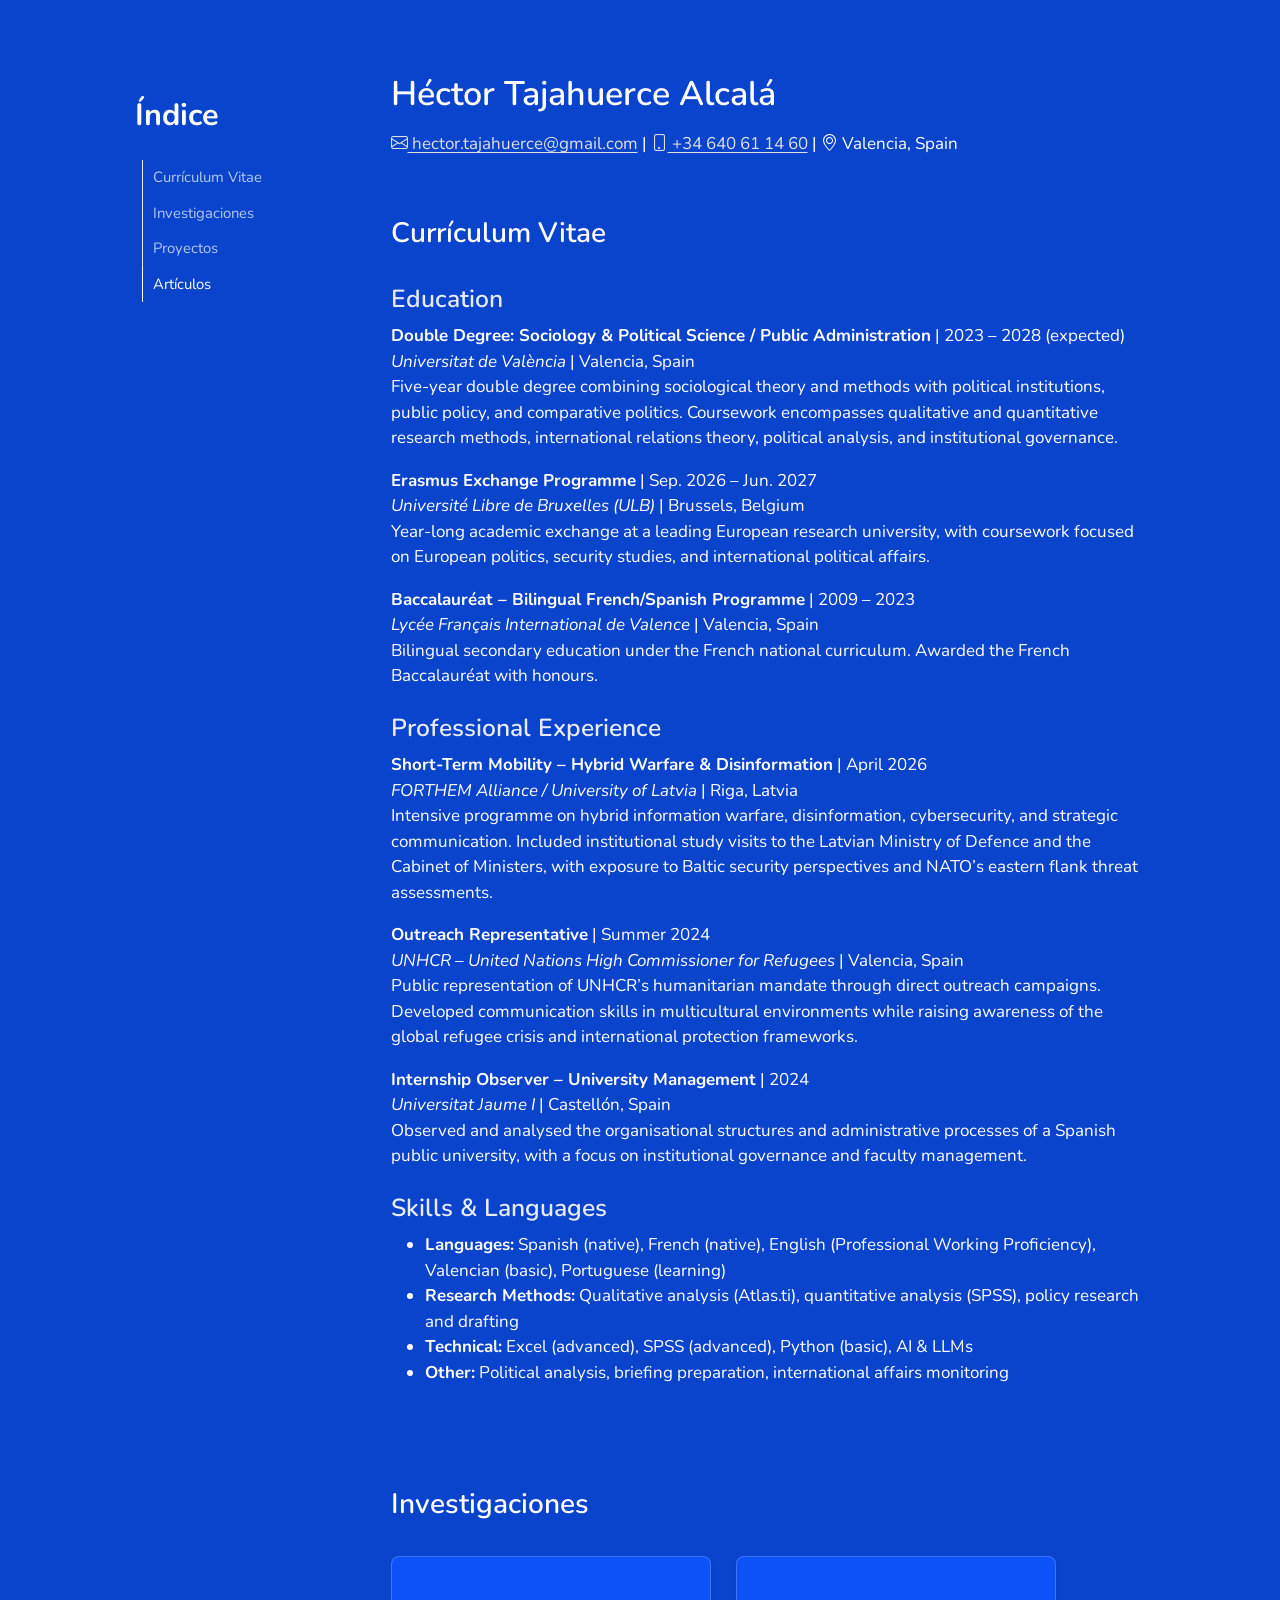
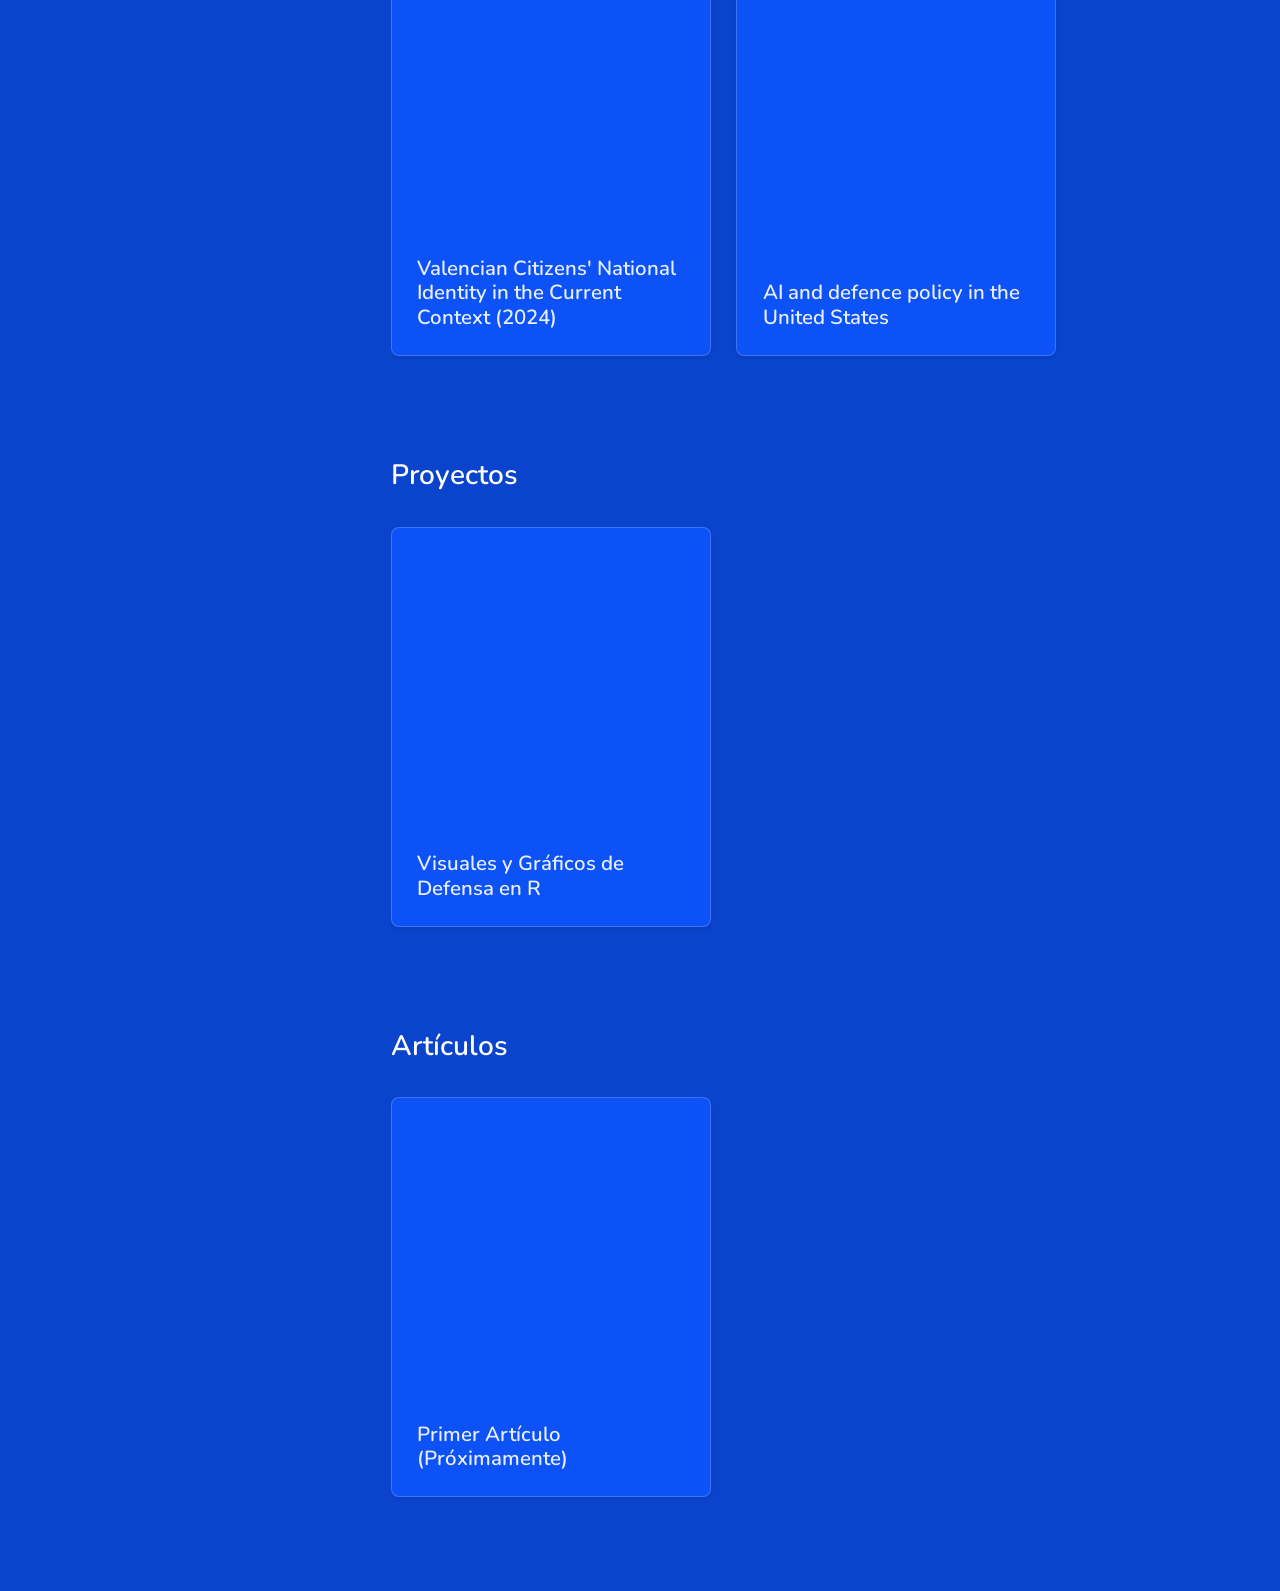
==== docs/index.html @ 5a597ec2 "Force scroll to top on refresh" ====
<!DOCTYPE html>
<html xmlns="http://www.w3.org/1999/xhtml" lang="en" xml:lang="en"><head>

<meta charset="utf-8">
<meta name="generator" content="quarto-1.9.38">

<meta name="viewport" content="width=device-width, initial-scale=1.0, user-scalable=yes">


<title>Héctor Tajahuerce Alcalá</title>
<style>
/* Default styles provided by pandoc.
** See https://pandoc.org/MANUAL.html#variables-for-html for config info.
*/
code{white-space: pre-wrap;}
span.smallcaps{font-variant: small-caps;}
div.columns{display: flex; gap: min(4vw, 1.5em);}
div.column{flex: auto; overflow-x: auto;}
div.hanging-indent{margin-left: 1.5em; text-indent: -1.5em;}
ul.task-list{list-style: none;}
ul.task-list li input[type="checkbox"] {
  width: 0.8em;
  margin: 0 0.8em 0.2em -1em; /* quarto-specific, see https://github.com/quarto-dev/quarto-cli/issues/4556 */ 
  vertical-align: middle;
}
</style>


<script src="site_libs/quarto-nav/quarto-nav.js"></script>
<script src="site_libs/clipboard/clipboard.min.js"></script>
<script src="site_libs/quarto-search/autocomplete.umd.js"></script>
<script src="site_libs/quarto-search/fuse.min.js"></script>
<script src="site_libs/quarto-search/quarto-search.js"></script>
<meta name="quarto:offset" content="./">
<script src="site_libs/quarto-html/quarto.js" type="module"></script>
<script src="site_libs/quarto-html/tabsets/tabsets.js" type="module"></script>
<script src="site_libs/quarto-html/popper.min.js"></script>
<script src="site_libs/quarto-html/tippy.umd.min.js"></script>
<script src="site_libs/quarto-html/anchor.min.js"></script>
<link href="site_libs/quarto-html/tippy.css" rel="stylesheet">
<link href="site_libs/quarto-html/quarto-syntax-highlighting-15634bcf2e68342d4ad2dfa704d543f6.css" rel="stylesheet" id="quarto-text-highlighting-styles">
<script src="site_libs/bootstrap/bootstrap.min.js"></script>
<link href="site_libs/bootstrap/bootstrap-icons.css" rel="stylesheet">
<link href="site_libs/bootstrap/bootstrap-9e22be3872a279093625bbfcc23ac3bf.min.css" rel="stylesheet" append-hash="true" id="quarto-bootstrap" data-mode="light">
<script id="quarto-search-options" type="application/json">{
  "location": "sidebar",
  "copy-button": false,
  "collapse-after": 3,
  "panel-placement": "start",
  "type": "textbox",
  "limit": 50,
  "keyboard-shortcut": [
    "f",
    "/",
    "s"
  ],
  "show-item-context": false,
  "language": {
    "search-no-results-text": "No results",
    "search-matching-documents-text": "matching documents",
    "search-copy-link-title": "Copy link to search",
    "search-hide-matches-text": "Hide additional matches",
    "search-more-match-text": "more match in this document",
    "search-more-matches-text": "more matches in this document",
    "search-clear-button-title": "Clear",
    "search-text-placeholder": "",
    "search-detached-cancel-button-title": "Cancel",
    "search-submit-button-title": "Submit",
    "search-label": "Search"
  }
}</script>


<link rel="stylesheet" href="styles.css">
</head>

<body class="floating quarto-light">

<div id="quarto-search-results"></div>
<!-- content -->
<div id="quarto-content" class="quarto-container page-columns page-rows-contents page-layout-article">
<!-- sidebar -->
  <nav id="quarto-sidebar" class="sidebar collapse collapse-horizontal quarto-sidebar-collapse-item sidebar-navigation floating overflow-auto">
    <nav id="TOC" role="doc-toc" class="toc-active">
    <h2 id="toc-title">Índice</h2>
   
  <ul class="collapse">
  <li><a href="#currículum-vitae" id="toc-currículum-vitae" class="nav-link active" data-scroll-target="#currículum-vitae">Currículum Vitae</a></li>
  <li><a href="#investigaciones" id="toc-investigaciones" class="nav-link" data-scroll-target="#investigaciones">Investigaciones</a></li>
  <li><a href="#proyectos" id="toc-proyectos" class="nav-link" data-scroll-target="#proyectos">Proyectos</a></li>
  <li><a href="#artículos" id="toc-artículos" class="nav-link" data-scroll-target="#artículos">Artículos</a></li>
  </ul>
</nav>
</nav>
<div id="quarto-sidebar-glass" class="quarto-sidebar-collapse-item" data-bs-toggle="collapse" data-bs-target=".quarto-sidebar-collapse-item"></div>
<!-- margin-sidebar -->
    <div id="quarto-margin-sidebar" class="sidebar margin-sidebar zindex-bottom">
    </div>
<!-- main -->
<main class="content" id="quarto-document-content">

<header id="title-block-header" class="quarto-title-block default">
<div class="quarto-title">
<h1 class="title">Héctor Tajahuerce Alcalá</h1>
</div>



<div class="quarto-title-meta">

    
  
    
  </div>
  


</header>


<p><a href="mailto:hector.tajahuerce@gmail.com"><i class="bi bi-envelope"></i> hector.tajahuerce@gmail.com</a> | <a href="tel:+34640611460"><i class="bi bi-phone"></i> +34 640 61 14 60</a> | <i class="bi bi-geo-alt"></i> Valencia, Spain</p>
<section id="currículum-vitae" class="level2">
<h2 class="anchored" data-anchor-id="currículum-vitae">Currículum Vitae</h2>
<section id="education" class="level3">
<h3 class="anchored" data-anchor-id="education">Education</h3>
<p><strong>Double Degree: Sociology &amp; Political Science / Public Administration</strong> | 2023 – 2028 (expected)<br>
<em>Universitat de València</em> | Valencia, Spain<br>
Five-year double degree combining sociological theory and methods with political institutions, public policy, and comparative politics. Coursework encompasses qualitative and quantitative research methods, international relations theory, political analysis, and institutional governance.</p>
<p><strong>Erasmus Exchange Programme</strong> | Sep.&nbsp;2026 – Jun.&nbsp;2027<br>
<em>Université Libre de Bruxelles (ULB)</em> | Brussels, Belgium<br>
Year-long academic exchange at a leading European research university, with coursework focused on European politics, security studies, and international political affairs.</p>
<p><strong>Baccalauréat – Bilingual French/Spanish Programme</strong> | 2009 – 2023<br>
<em>Lycée Français International de Valence</em> | Valencia, Spain<br>
Bilingual secondary education under the French national curriculum. Awarded the French Baccalauréat with honours.</p>
</section>
<section id="professional-experience" class="level3">
<h3 class="anchored" data-anchor-id="professional-experience">Professional Experience</h3>
<p><strong>Short-Term Mobility – Hybrid Warfare &amp; Disinformation</strong> | April 2026<br>
<em>FORTHEM Alliance / University of Latvia</em> | Riga, Latvia<br>
Intensive programme on hybrid information warfare, disinformation, cybersecurity, and strategic communication. Included institutional study visits to the Latvian Ministry of Defence and the Cabinet of Ministers, with exposure to Baltic security perspectives and NATO’s eastern flank threat assessments.</p>
<p><strong>Outreach Representative</strong> | Summer 2024<br>
<em>UNHCR – United Nations High Commissioner for Refugees</em> | Valencia, Spain<br>
Public representation of UNHCR’s humanitarian mandate through direct outreach campaigns. Developed communication skills in multicultural environments while raising awareness of the global refugee crisis and international protection frameworks.</p>
<p><strong>Internship Observer – University Management</strong> | 2024<br>
<em>Universitat Jaume I</em> | Castellón, Spain<br>
Observed and analysed the organisational structures and administrative processes of a Spanish public university, with a focus on institutional governance and faculty management.</p>
</section>
<section id="skills-languages" class="level3">
<h3 class="anchored" data-anchor-id="skills-languages">Skills &amp; Languages</h3>
<ul>
<li><strong>Languages:</strong> Spanish (native), French (native), English (Professional Working Proficiency), Valencian (basic), Portuguese (learning)</li>
<li><strong>Research Methods:</strong> Qualitative analysis (Atlas.ti), quantitative analysis (SPSS), policy research and drafting</li>
<li><strong>Technical:</strong> Excel (advanced), SPSS (advanced), Python (basic), AI &amp; LLMs</li>
<li><strong>Other:</strong> Political analysis, briefing preparation, international affairs monitoring</li>
</ul>
<p><br></p>
</section>
</section>
<section id="investigaciones" class="level2">
<h2 class="anchored" data-anchor-id="investigaciones">Investigaciones</h2>
<div class="d-flex flex-row flex-nowrap overflow-auto pb-3 gap-4" style="scrollbar-width: thin; -webkit-overflow-scrolling: touch;">
  <div class="card shadow-sm flex-shrink-0" style="width: 320px; border-radius: 8px;">
    <div class="card-body d-flex flex-column justify-content-end align-items-start text-start p-4">
      <a href="https://www.researchgate.net/publication/392898718" target="_blank" class="text-decoration-none text-dark">
        <h5 class="card-title mb-0 anchored" style="font-weight: 600; font-size: 1.2rem;">Valencian Citizens' National Identity in the Current Context (2024)</h5>
      </a>
    </div>
  </div>

  <div class="card shadow-sm flex-shrink-0" style="width: 320px; border-radius: 8px;">
    <div class="card-body d-flex flex-column justify-content-end align-items-start text-start p-4">
      <h5 class="card-title mb-0 anchored" style="font-weight: 600; font-size: 1.2rem;">AI and defence policy in the United States</h5>
    </div>
  </div>
</div>
<p><br></p>
</section>
<section id="proyectos" class="level2">
<h2 class="anchored" data-anchor-id="proyectos">Proyectos</h2>
<div class="d-flex flex-row flex-nowrap overflow-auto pb-3 gap-4" style="scrollbar-width: thin; -webkit-overflow-scrolling: touch;">
  <div class="card shadow-sm flex-shrink-0" style="width: 320px; border-radius: 8px;">
    <div class="card-body d-flex flex-column justify-content-end align-items-start text-start p-4">
      <h5 class="card-title mb-0 anchored" style="font-weight: 600; font-size: 1.2rem;">Visuales y Gráficos de Defensa en R</h5>
    </div>
  </div>
</div>
<p><br></p>
</section>
<section id="artículos" class="level2">
<h2 class="anchored" data-anchor-id="artículos">Artículos</h2>
<div class="d-flex flex-row flex-nowrap overflow-auto pb-3 gap-4" style="scrollbar-width: thin; -webkit-overflow-scrolling: touch;">
  <div class="card shadow-sm flex-shrink-0" style="width: 320px; border-radius: 8px;">
    <div class="card-body d-flex flex-column justify-content-end align-items-start text-start p-4">
      <h5 class="card-title mb-0 anchored" style="font-weight: 600; font-size: 1.2rem;">Primer Artículo (Próximamente)</h5>
    </div>
  </div>
</div>
<script>
document.addEventListener("DOMContentLoaded", function() {
  // Force scroll to top on refresh
  if ('scrollRestoration' in history) {
    history.scrollRestoration = 'manual';
  }
  window.scrollTo(0, 0);

  // Dispose Quarto/Bootstrap's default scrollspy so it doesn't fight with our custom one
  setTimeout(() => {
    try {
      if (typeof bootstrap !== 'undefined') {
        const spy = bootstrap.ScrollSpy.getInstance(document.body);
        if (spy) spy.dispose();
      }
    } catch(e) {}
  }, 100);

  const tocLinks = document.querySelectorAll('#TOC a');
  const sections = Array.from(tocLinks).map(link => {
    try { return document.querySelector(link.getAttribute('href')); } catch(e) { return null; }
  }).filter(s => s !== null);

  if (tocLinks.length > 0 && sections.length > 0) {
    const updateActive = () => {
      let currentSection = sections[0];
      const offset = window.innerHeight / 3;
      
      // If at the very bottom, force highlight the last section
      if ((window.innerHeight + window.scrollY) >= document.documentElement.scrollHeight - 10) {
        currentSection = sections[sections.length - 1];
      } else {
        // Find the last section that has crossed the top third threshold
        sections.forEach(section => {
          const rect = section.getBoundingClientRect();
          if (rect.top <= offset) {
            currentSection = section;
          }
        });
      }

      if (currentSection) {
        const id = currentSection.getAttribute('id');
        tocLinks.forEach(l => {
          if (l.getAttribute('href') === '#' + id) {
            l.classList.add('active');
          } else {
            l.classList.remove('active');
          }
        });
      }
    };

    window.addEventListener('scroll', updateActive, {passive: true});
    
    // Also update on click to ensure immediate feedback
    tocLinks.forEach(link => {
      link.addEventListener('click', function(e) {
        setTimeout(updateActive, 50);
      });
    });

    // Trigger once on load
    setTimeout(updateActive, 150);
  }
});
</script>


</section>

</main> <!-- /main -->
<script id="quarto-html-after-body" type="application/javascript">
  window.document.addEventListener("DOMContentLoaded", function (event) {
    const icon = "";
    const anchorJS = new window.AnchorJS();
    anchorJS.options = {
      placement: 'right',
      icon: icon
    };
    anchorJS.add('.anchored');
    const isCodeAnnotation = (el) => {
      for (const clz of el.classList) {
        if (clz.startsWith('code-annotation-')) {                     
          return true;
        }
      }
      return false;
    }
    const onCopySuccess = function(e) {
      // button target
      const button = e.trigger;
      // don't keep focus
      button.blur();
      // flash "checked"
      button.classList.add('code-copy-button-checked');
      var currentTitle = button.getAttribute("title");
      button.setAttribute("title", "Copied!");
      let tooltip;
      if (window.bootstrap) {
        button.setAttribute("data-bs-toggle", "tooltip");
        button.setAttribute("data-bs-placement", "left");
        button.setAttribute("data-bs-title", "Copied!");
        tooltip = new bootstrap.Tooltip(button, 
          { trigger: "manual", 
            customClass: "code-copy-button-tooltip",
            offset: [0, -8]});
        tooltip.show();    
      }
      setTimeout(function() {
        if (tooltip) {
          tooltip.hide();
          button.removeAttribute("data-bs-title");
          button.removeAttribute("data-bs-toggle");
          button.removeAttribute("data-bs-placement");
        }
        button.setAttribute("title", currentTitle);
        button.classList.remove('code-copy-button-checked');
      }, 1000);
      // clear code selection
      e.clearSelection();
    }
    const getTextToCopy = function(trigger) {
      const outerScaffold = trigger.parentElement.cloneNode(true);
      const codeEl = outerScaffold.querySelector('code');
      for (const childEl of codeEl.children) {
        if (isCodeAnnotation(childEl)) {
          childEl.remove();
        }
      }
      return codeEl.innerText;
    }
    const clipboard = new window.ClipboardJS('.code-copy-button:not([data-in-quarto-modal])', {
      text: getTextToCopy
    });
    clipboard.on('success', onCopySuccess);
    if (window.document.getElementById('quarto-embedded-source-code-modal')) {
      const clipboardModal = new window.ClipboardJS('.code-copy-button[data-in-quarto-modal]', {
        text: getTextToCopy,
        container: window.document.getElementById('quarto-embedded-source-code-modal')
      });
      clipboardModal.on('success', onCopySuccess);
    }
      var localhostRegex = new RegExp(/^(?:http|https):\/\/localhost\:?[0-9]*\//);
      var mailtoRegex = new RegExp(/^mailto:/);
        var filterRegex = new RegExp('/' + window.location.host + '/');
      var isInternal = (href) => {
          return filterRegex.test(href) || localhostRegex.test(href) || mailtoRegex.test(href);
      }
      // Inspect non-navigation links and adorn them if external
     var links = window.document.querySelectorAll('a[href]:not(.nav-link):not(.navbar-brand):not(.toc-action):not(.sidebar-link):not(.sidebar-item-toggle):not(.pagination-link):not(.no-external):not([aria-hidden]):not(.dropdown-item):not(.quarto-navigation-tool):not(.about-link)');
      for (var i=0; i<links.length; i++) {
        const link = links[i];
        if (!isInternal(link.href)) {
          // undo the damage that might have been done by quarto-nav.js in the case of
          // links that we want to consider external
          if (link.dataset.originalHref !== undefined) {
            link.href = link.dataset.originalHref;
          }
        }
      }
    function tippyHover(el, contentFn, onTriggerFn, onUntriggerFn) {
      const config = {
        allowHTML: true,
        maxWidth: 500,
        delay: 100,
        arrow: false,
        appendTo: function(el) {
            return el.parentElement;
        },
        interactive: true,
        interactiveBorder: 10,
        theme: 'quarto',
        placement: 'bottom-start',
      };
      if (contentFn) {
        config.content = contentFn;
      }
      if (onTriggerFn) {
        config.onTrigger = onTriggerFn;
      }
      if (onUntriggerFn) {
        config.onUntrigger = onUntriggerFn;
      }
      window.tippy(el, config); 
    }
    const noterefs = window.document.querySelectorAll('a[role="doc-noteref"]');
    for (var i=0; i<noterefs.length; i++) {
      const ref = noterefs[i];
      tippyHover(ref, function() {
        // use id or data attribute instead here
        let href = ref.getAttribute('data-footnote-href') || ref.getAttribute('href');
        try { href = new URL(href).hash; } catch {}
        const id = href.replace(/^#\/?/, "");
        const note = window.document.getElementById(id);
        if (note) {
          return note.innerHTML;
        } else {
          return "";
        }
      });
    }
    const xrefs = window.document.querySelectorAll('a.quarto-xref');
    const processXRef = (id, note) => {
      // Strip column container classes
      const stripColumnClz = (el) => {
        el.classList.remove("page-full", "page-columns");
        if (el.children) {
          for (const child of el.children) {
            stripColumnClz(child);
          }
        }
      }
      stripColumnClz(note)
      if (id === null || id.startsWith('sec-')) {
        // Special case sections, only their first couple elements
        const container = document.createElement("div");
        if (note.children && note.children.length > 2) {
          container.appendChild(note.children[0].cloneNode(true));
          for (let i = 1; i < note.children.length; i++) {
            const child = note.children[i];
            if (child.tagName === "P" && child.innerText === "") {
              continue;
            } else {
              container.appendChild(child.cloneNode(true));
              break;
            }
          }
          if (window.Quarto?.typesetMath) {
            window.Quarto.typesetMath(container);
          }
          return container.innerHTML
        } else {
          if (window.Quarto?.typesetMath) {
            window.Quarto.typesetMath(note);
          }
          return note.innerHTML;
        }
      } else {
        // Remove any anchor links if they are present
        const anchorLink = note.querySelector('a.anchorjs-link');
        if (anchorLink) {
          anchorLink.remove();
        }
        if (window.Quarto?.typesetMath) {
          window.Quarto.typesetMath(note);
        }
        if (note.classList.contains("callout")) {
          return note.outerHTML;
        } else {
          return note.innerHTML;
        }
      }
    }
    for (var i=0; i<xrefs.length; i++) {
      const xref = xrefs[i];
      tippyHover(xref, undefined, function(instance) {
        instance.disable();
        let url = xref.getAttribute('href');
        let hash = undefined; 
        if (url.startsWith('#')) {
          hash = url;
        } else {
          try { hash = new URL(url).hash; } catch {}
        }
        if (hash) {
          const id = hash.replace(/^#\/?/, "");
          const note = window.document.getElementById(id);
          if (note !== null) {
            try {
              const html = processXRef(id, note.cloneNode(true));
              instance.setContent(html);
            } finally {
              instance.enable();
              instance.show();
            }
          } else {
            // See if we can fetch this
            fetch(url.split('#')[0])
            .then(res => res.text())
            .then(html => {
              const parser = new DOMParser();
              const htmlDoc = parser.parseFromString(html, "text/html");
              const note = htmlDoc.getElementById(id);
              if (note !== null) {
                const html = processXRef(id, note);
                instance.setContent(html);
              } 
            }).finally(() => {
              instance.enable();
              instance.show();
            });
          }
        } else {
          // See if we can fetch a full url (with no hash to target)
          // This is a special case and we should probably do some content thinning / targeting
          fetch(url)
          .then(res => res.text())
          .then(html => {
            const parser = new DOMParser();
            const htmlDoc = parser.parseFromString(html, "text/html");
            const note = htmlDoc.querySelector('main.content');
            if (note !== null) {
              // This should only happen for chapter cross references
              // (since there is no id in the URL)
              // remove the first header
              if (note.children.length > 0 && note.children[0].tagName === "HEADER") {
                note.children[0].remove();
              }
              const html = processXRef(null, note);
              instance.setContent(html);
            } 
          }).finally(() => {
            instance.enable();
            instance.show();
          });
        }
      }, function(instance) {
      });
    }
        let selectedAnnoteEl;
        const selectorForAnnotation = ( cell, annotation) => {
          let cellAttr = 'data-code-cell="' + cell + '"';
          let lineAttr = 'data-code-annotation="' +  annotation + '"';
          const selector = 'span[' + cellAttr + '][' + lineAttr + ']';
          return selector;
        }
        const selectCodeLines = (annoteEl) => {
          const doc = window.document;
          const targetCell = annoteEl.getAttribute("data-target-cell");
          const targetAnnotation = annoteEl.getAttribute("data-target-annotation");
          const annoteSpan = window.document.querySelector(selectorForAnnotation(targetCell, targetAnnotation));
          const lines = annoteSpan.getAttribute("data-code-lines").split(",");
          const lineIds = lines.map((line) => {
            return targetCell + "-" + line;
          })
          let top = null;
          let height = null;
          let parent = null;
          if (lineIds.length > 0) {
              //compute the position of the single el (top and bottom and make a div)
              const el = window.document.getElementById(lineIds[0]);
              top = el.offsetTop;
              height = el.offsetHeight;
              parent = el.parentElement.parentElement;
            if (lineIds.length > 1) {
              const lastEl = window.document.getElementById(lineIds[lineIds.length - 1]);
              const bottom = lastEl.offsetTop + lastEl.offsetHeight;
              height = bottom - top;
            }
            if (top !== null && height !== null && parent !== null) {
              // cook up a div (if necessary) and position it 
              let div = window.document.getElementById("code-annotation-line-highlight");
              if (div === null) {
                div = window.document.createElement("div");
                div.setAttribute("id", "code-annotation-line-highlight");
                div.style.position = 'absolute';
                parent.appendChild(div);
              }
              div.style.top = top - 2 + "px";
              div.style.height = height + 4 + "px";
              div.style.left = 0;
              let gutterDiv = window.document.getElementById("code-annotation-line-highlight-gutter");
              if (gutterDiv === null) {
                gutterDiv = window.document.createElement("div");
                gutterDiv.setAttribute("id", "code-annotation-line-highlight-gutter");
                gutterDiv.style.position = 'absolute';
                const codeCell = window.document.getElementById(targetCell);
                const gutter = codeCell.querySelector('.code-annotation-gutter');
                gutter.appendChild(gutterDiv);
              }
              gutterDiv.style.top = top - 2 + "px";
              gutterDiv.style.height = height + 4 + "px";
            }
            selectedAnnoteEl = annoteEl;
          }
        };
        const unselectCodeLines = () => {
          const elementsIds = ["code-annotation-line-highlight", "code-annotation-line-highlight-gutter"];
          elementsIds.forEach((elId) => {
            const div = window.document.getElementById(elId);
            if (div) {
              div.remove();
            }
          });
          selectedAnnoteEl = undefined;
        };
          // Handle positioning of the toggle
      window.addEventListener(
        "resize",
        throttle(() => {
          elRect = undefined;
          if (selectedAnnoteEl) {
            selectCodeLines(selectedAnnoteEl);
          }
        }, 10)
      );
      function throttle(fn, ms) {
      let throttle = false;
      let timer;
        return (...args) => {
          if(!throttle) { // first call gets through
              fn.apply(this, args);
              throttle = true;
          } else { // all the others get throttled
              if(timer) clearTimeout(timer); // cancel #2
              timer = setTimeout(() => {
                fn.apply(this, args);
                timer = throttle = false;
              }, ms);
          }
        };
      }
        // Attach click handler to the DT
        const annoteDls = window.document.querySelectorAll('dt[data-target-cell]');
        for (const annoteDlNode of annoteDls) {
          annoteDlNode.addEventListener('click', (event) => {
            const clickedEl = event.target;
            if (clickedEl !== selectedAnnoteEl) {
              unselectCodeLines();
              const activeEl = window.document.querySelector('dt[data-target-cell].code-annotation-active');
              if (activeEl) {
                activeEl.classList.remove('code-annotation-active');
              }
              selectCodeLines(clickedEl);
              clickedEl.classList.add('code-annotation-active');
            } else {
              // Unselect the line
              unselectCodeLines();
              clickedEl.classList.remove('code-annotation-active');
            }
          });
        }
    const findCites = (el) => {
      const parentEl = el.parentElement;
      if (parentEl) {
        const cites = parentEl.dataset.cites;
        if (cites) {
          return {
            el,
            cites: cites.split(' ')
          };
        } else {
          return findCites(el.parentElement)
        }
      } else {
        return undefined;
      }
    };
    var bibliorefs = window.document.querySelectorAll('a[role="doc-biblioref"]');
    for (var i=0; i<bibliorefs.length; i++) {
      const ref = bibliorefs[i];
      const citeInfo = findCites(ref);
      if (citeInfo) {
        tippyHover(citeInfo.el, function() {
          var popup = window.document.createElement('div');
          citeInfo.cites.forEach(function(cite) {
            var citeDiv = window.document.createElement('div');
            citeDiv.classList.add('hanging-indent');
            citeDiv.classList.add('csl-entry');
            var biblioDiv = window.document.getElementById('ref-' + cite);
            if (biblioDiv) {
              citeDiv.innerHTML = biblioDiv.innerHTML;
            }
            popup.appendChild(citeDiv);
          });
          return popup.innerHTML;
        });
      }
    }
  });
  </script>
</div> <!-- /content -->




</body></html>
---- docs/site_libs/quarto-html/tippy.css ----
.tippy-box[data-animation=fade][data-state=hidden]{opacity:0}[data-tippy-root]{max-width:calc(100vw - 10px)}.tippy-box{position:relative;background-color:#333;color:#fff;border-radius:4px;font-size:14px;line-height:1.4;white-space:normal;outline:0;transition-property:transform,visibility,opacity}.tippy-box[data-placement^=top]>.tippy-arrow{bottom:0}.tippy-box[data-placement^=top]>.tippy-arrow:before{bottom:-7px;left:0;border-width:8px 8px 0;border-top-color:initial;transform-origin:center top}.tippy-box[data-placement^=bottom]>.tippy-arrow{top:0}.tippy-box[data-placement^=bottom]>.tippy-arrow:before{top:-7px;left:0;border-width:0 8px 8px;border-bottom-color:initial;transform-origin:center bottom}.tippy-box[data-placement^=left]>.tippy-arrow{right:0}.tippy-box[data-placement^=left]>.tippy-arrow:before{border-width:8px 0 8px 8px;border-left-color:initial;right:-7px;transform-origin:center left}.tippy-box[data-placement^=right]>.tippy-arrow{left:0}.tippy-box[data-placement^=right]>.tippy-arrow:before{left:-7px;border-width:8px 8px 8px 0;border-right-color:initial;transform-origin:center right}.tippy-box[data-inertia][data-state=visible]{transition-timing-function:cubic-bezier(.54,1.5,.38,1.11)}.tippy-arrow{width:16px;height:16px;color:#333}.tippy-arrow:before{content:"";position:absolute;border-color:transparent;border-style:solid}.tippy-content{position:relative;padding:5px 9px;z-index:1}
---- docs/site_libs/quarto-html/quarto-syntax-highlighting-15634bcf2e68342d4ad2dfa704d543f6.css ----
/* quarto syntax highlight colors */
:root {
  --quarto-hl-ot-color: #003B4F;
  --quarto-hl-at-color: #657422;
  --quarto-hl-ss-color: #20794D;
  --quarto-hl-an-color: #5E5E5E;
  --quarto-hl-fu-color: #4758AB;
  --quarto-hl-st-color: #20794D;
  --quarto-hl-cf-color: #003B4F;
  --quarto-hl-op-color: #5E5E5E;
  --quarto-hl-er-color: #AD0000;
  --quarto-hl-bn-color: #AD0000;
  --quarto-hl-al-color: #AD0000;
  --quarto-hl-va-color: #111111;
  --quarto-hl-bu-color: inherit;
  --quarto-hl-ex-color: inherit;
  --quarto-hl-pp-color: #AD0000;
  --quarto-hl-in-color: #5E5E5E;
  --quarto-hl-vs-color: #20794D;
  --quarto-hl-wa-color: #5E5E5E;
  --quarto-hl-do-color: #5E5E5E;
  --quarto-hl-im-color: #00769E;
  --quarto-hl-ch-color: #20794D;
  --quarto-hl-dt-color: #AD0000;
  --quarto-hl-fl-color: #AD0000;
  --quarto-hl-co-color: #5E5E5E;
  --quarto-hl-cv-color: #5E5E5E;
  --quarto-hl-cn-color: #8f5902;
  --quarto-hl-sc-color: #5E5E5E;
  --quarto-hl-dv-color: #AD0000;
  --quarto-hl-kw-color: #003B4F;
}

/* other quarto variables */
:root {
  --quarto-font-monospace: SFMono-Regular, Menlo, Monaco, Consolas, "Liberation Mono", "Courier New", monospace;
}

/* syntax highlight based on Pandoc's rules */
pre > code.sourceCode > span {
  color: #003B4F;
}

code.sourceCode > span {
  color: #003B4F;
}

div.sourceCode,
div.sourceCode pre.sourceCode {
  color: #003B4F;
}

/* Normal */
code span {
  color: #003B4F;
}

/* Alert */
code span.al {
  color: #AD0000;
  font-style: inherit;
}

/* Annotation */
code span.an {
  color: #5E5E5E;
  font-style: inherit;
}

/* Attribute */
code span.at {
  color: #657422;
  font-style: inherit;
}

/* BaseN */
code span.bn {
  color: #AD0000;
  font-style: inherit;
}

/* BuiltIn */
code span.bu {
  font-style: inherit;
}

/* ControlFlow */
code span.cf {
  color: #003B4F;
  font-weight: bold;
  font-style: inherit;
}

/* Char */
code span.ch {
  color: #20794D;
  font-style: inherit;
}

/* Constant */
code span.cn {
  color: #8f5902;
  font-style: inherit;
}

/* Comment */
code span.co {
  color: #5E5E5E;
  font-style: inherit;
}

/* CommentVar */
code span.cv {
  color: #5E5E5E;
  font-style: italic;
}

/* Documentation */
code span.do {
  color: #5E5E5E;
  font-style: italic;
}

/* DataType */
code span.dt {
  color: #AD0000;
  font-style: inherit;
}

/* DecVal */
code span.dv {
  color: #AD0000;
  font-style: inherit;
}

/* Error */
code span.er {
  color: #AD0000;
  font-style: inherit;
}

/* Extension */
code span.ex {
  font-style: inherit;
}

/* Float */
code span.fl {
  color: #AD0000;
  font-style: inherit;
}

/* Function */
code span.fu {
  color: #4758AB;
  font-style: inherit;
}

/* Import */
code span.im {
  color: #00769E;
  font-style: inherit;
}

/* Information */
code span.in {
  color: #5E5E5E;
  font-style: inherit;
}

/* Keyword */
code span.kw {
  color: #003B4F;
  font-weight: bold;
  font-style: inherit;
}

/* Operator */
code span.op {
  color: #5E5E5E;
  font-style: inherit;
}

/* Other */
code span.ot {
  color: #003B4F;
  font-style: inherit;
}

/* Preprocessor */
code span.pp {
  color: #AD0000;
  font-style: inherit;
}

/* SpecialChar */
code span.sc {
  color: #5E5E5E;
  font-style: inherit;
}

/* SpecialString */
code span.ss {
  color: #20794D;
  font-style: inherit;
}

/* String */
code span.st {
  color: #20794D;
  font-style: inherit;
}

/* Variable */
code span.va {
  color: #111111;
  font-style: inherit;
}

/* VerbatimString */
code span.vs {
  color: #20794D;
  font-style: inherit;
}

/* Warning */
code span.wa {
  color: #5E5E5E;
  font-style: italic;
}

.prevent-inlining {
  content: "</";
}

/*# sourceMappingURL=f23921c56f73e400b49028c9186a1aa0.css.map */
---- docs/styles.css ----
@import url('https://fonts.googleapis.com/css2?family=Nunito:wght@300;400;600;700&display=swap');

body, .quarto-container, .page-columns, .content, #quarto-content, #quarto-margin-sidebar, .sidebar {
  background-color: #0a44cc !important;
  color: white !important;
  font-family: 'Nunito', sans-serif !important;
}

h1, h2, h3, h4, h5, h6 {
  color: white !important;
  font-family: 'Nunito', sans-serif !important;
  border: none !important;
}

#title-block-header {
  margin-top: 2.5rem !important;
}

section {
  border: none !important;
}

h2 {
  margin-top: 3.5rem !important;
  margin-bottom: 1.5rem !important;
}

a {
  color: #e0e0e0;
}

a:hover {
  color: white;
}

.card {
  aspect-ratio: 4 / 5;
  background-color: #0d52f6 !important;
  color: white !important;
  border: 1px solid rgba(255, 255, 255, 0.2) !important;
}

.card-title {
  color: white !important;
}

#TOC {
  font-size: 1.4rem;
}

#TOC a {
  color: rgba(255, 255, 255, 0.7) !important;
}

#TOC a.active {
  color: white !important;
  border-left-color: white !important;
}

#toc-title {
  font-size: 1.8rem;
  font-weight: bold;
  margin-bottom: 1.5rem;
  color: white !important;
}

#TOC ul {
  line-height: 2;
}

#TOC .nav-link {
  padding-top: 0.5rem;
  padding-bottom: 0.5rem;
}

html {
  scroll-padding-top: 80px;
}

#TOC ul.collapse {
  display: block !important;
}
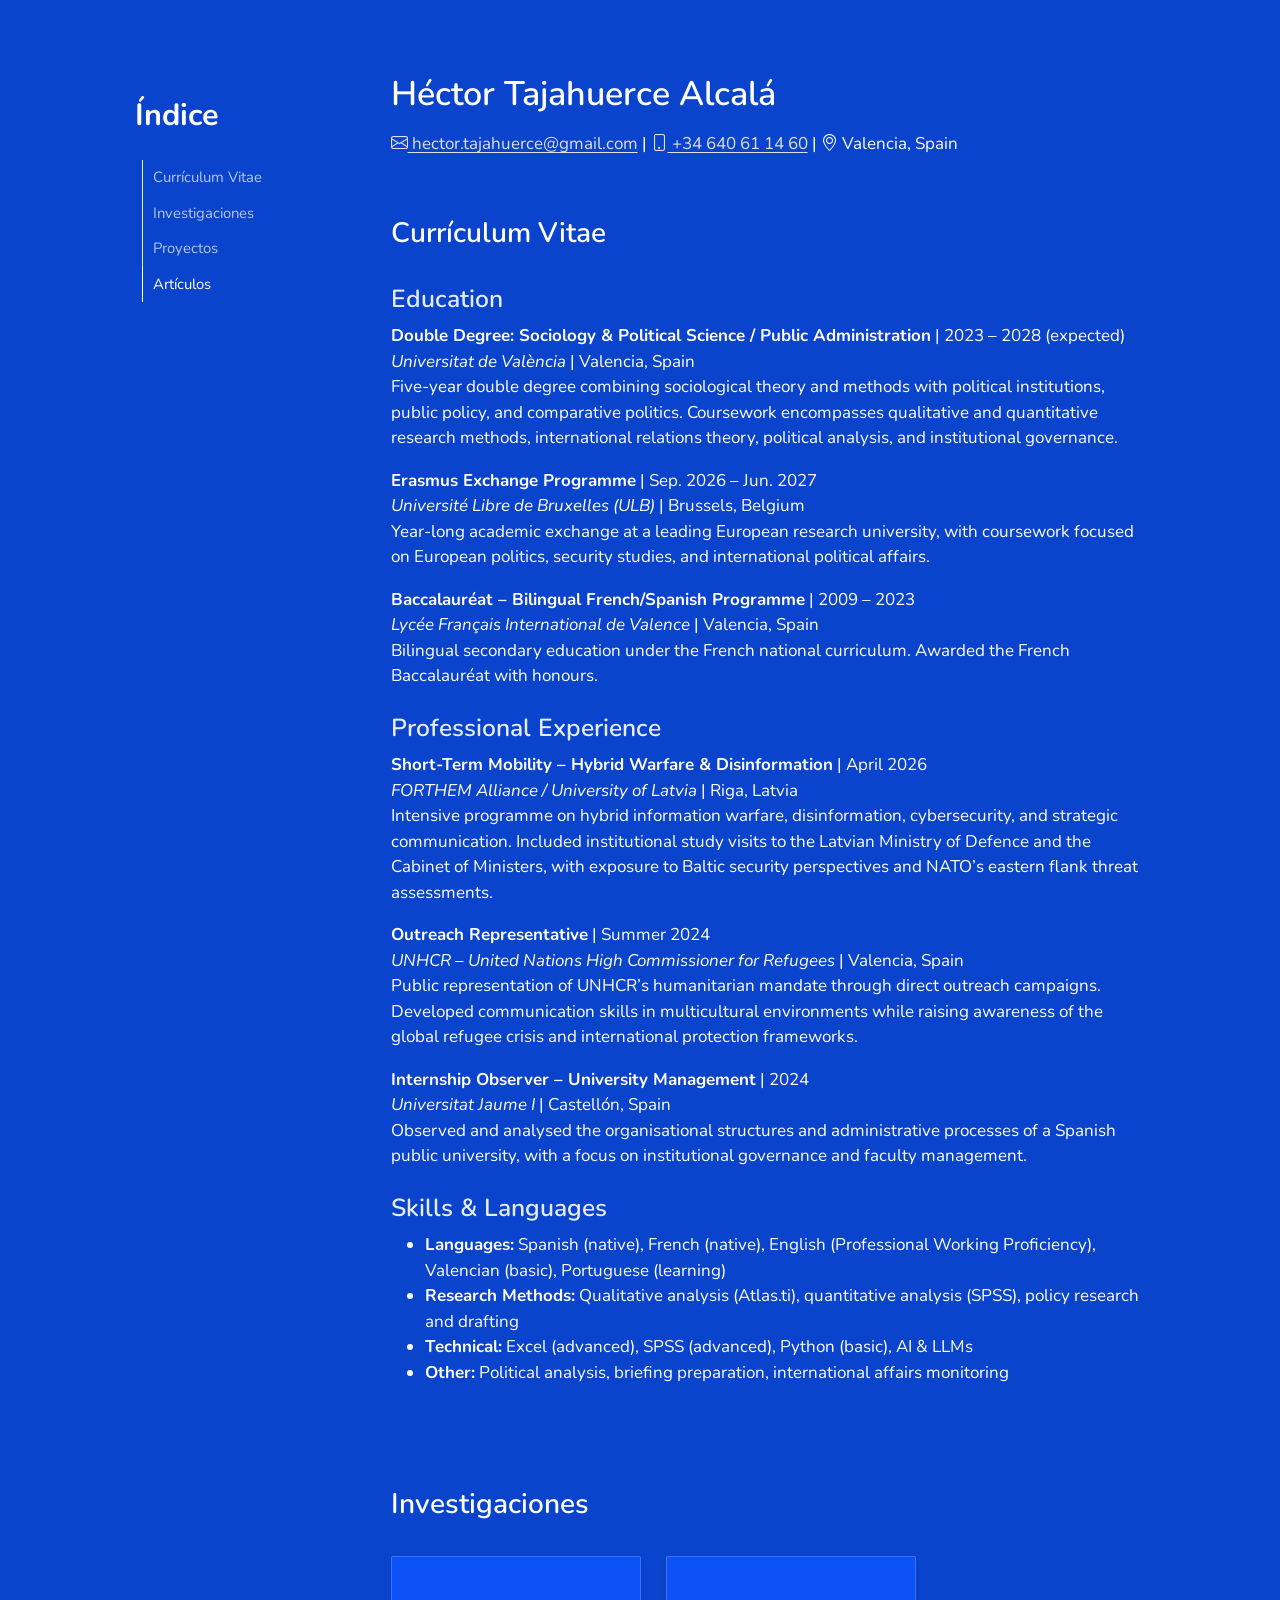
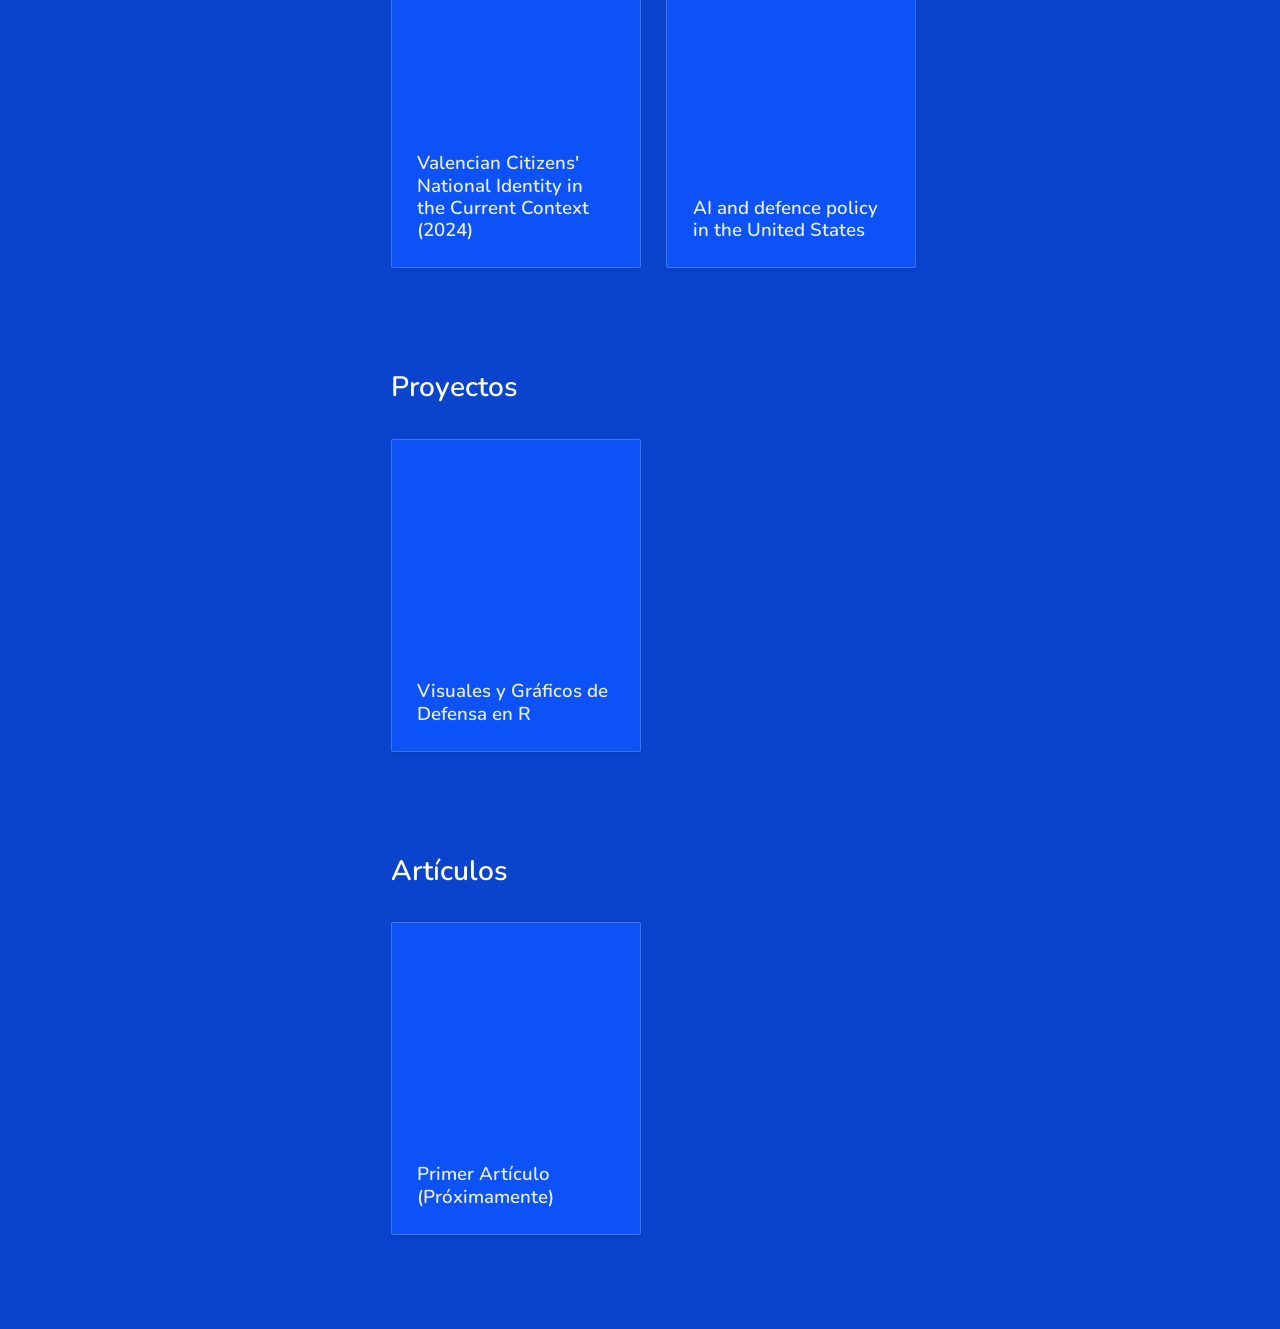
==== commit dbc1ca29: "Reduce card size and corner rounding" ====
--- a/docs/index.html
+++ b/docs/index.html
@@ -159,17 +159,17 @@
 <section id="investigaciones" class="level2">
 <h2 class="anchored" data-anchor-id="investigaciones">Investigaciones</h2>
 <div class="d-flex flex-row flex-nowrap overflow-auto pb-3 gap-4" style="scrollbar-width: thin; -webkit-overflow-scrolling: touch;">
-  <div class="card shadow-sm flex-shrink-0" style="width: 320px; border-radius: 8px;">
+  <div class="card shadow-sm flex-shrink-0" style="width: 250px; border-radius: 2px;">
     <div class="card-body d-flex flex-column justify-content-end align-items-start text-start p-4">
       <a href="https://www.researchgate.net/publication/392898718" target="_blank" class="text-decoration-none text-dark">
-        <h5 class="card-title mb-0 anchored" style="font-weight: 600; font-size: 1.2rem;">Valencian Citizens' National Identity in the Current Context (2024)</h5>
+        <h5 class="card-title mb-0 anchored" style="font-weight: 600; font-size: 1.1rem;">Valencian Citizens' National Identity in the Current Context (2024)</h5>
       </a>
     </div>
   </div>
 
-  <div class="card shadow-sm flex-shrink-0" style="width: 320px; border-radius: 8px;">
+  <div class="card shadow-sm flex-shrink-0" style="width: 250px; border-radius: 2px;">
     <div class="card-body d-flex flex-column justify-content-end align-items-start text-start p-4">
-      <h5 class="card-title mb-0 anchored" style="font-weight: 600; font-size: 1.2rem;">AI and defence policy in the United States</h5>
+      <h5 class="card-title mb-0 anchored" style="font-weight: 600; font-size: 1.1rem;">AI and defence policy in the United States</h5>
     </div>
   </div>
 </div>
@@ -178,9 +178,9 @@
 <section id="proyectos" class="level2">
 <h2 class="anchored" data-anchor-id="proyectos">Proyectos</h2>
 <div class="d-flex flex-row flex-nowrap overflow-auto pb-3 gap-4" style="scrollbar-width: thin; -webkit-overflow-scrolling: touch;">
-  <div class="card shadow-sm flex-shrink-0" style="width: 320px; border-radius: 8px;">
+  <div class="card shadow-sm flex-shrink-0" style="width: 250px; border-radius: 2px;">
     <div class="card-body d-flex flex-column justify-content-end align-items-start text-start p-4">
-      <h5 class="card-title mb-0 anchored" style="font-weight: 600; font-size: 1.2rem;">Visuales y Gráficos de Defensa en R</h5>
+      <h5 class="card-title mb-0 anchored" style="font-weight: 600; font-size: 1.1rem;">Visuales y Gráficos de Defensa en R</h5>
     </div>
   </div>
 </div>
@@ -189,9 +189,9 @@
 <section id="artículos" class="level2">
 <h2 class="anchored" data-anchor-id="artículos">Artículos</h2>
 <div class="d-flex flex-row flex-nowrap overflow-auto pb-3 gap-4" style="scrollbar-width: thin; -webkit-overflow-scrolling: touch;">
-  <div class="card shadow-sm flex-shrink-0" style="width: 320px; border-radius: 8px;">
+  <div class="card shadow-sm flex-shrink-0" style="width: 250px; border-radius: 2px;">
     <div class="card-body d-flex flex-column justify-content-end align-items-start text-start p-4">
-      <h5 class="card-title mb-0 anchored" style="font-weight: 600; font-size: 1.2rem;">Primer Artículo (Próximamente)</h5>
+      <h5 class="card-title mb-0 anchored" style="font-weight: 600; font-size: 1.1rem;">Primer Artículo (Próximamente)</h5>
     </div>
   </div>
 </div>
@@ -201,7 +201,15 @@
   if ('scrollRestoration' in history) {
     history.scrollRestoration = 'manual';
   }
+  
+  // Clear the URL hash if it exists to prevent browser from auto-scrolling to it
+  if (window.location.hash) {
+    history.replaceState(null, null, window.location.pathname + window.location.search);
+  }
+  
+  // Scroll to top immediately, and again after a short delay in case Quarto tries to override
   window.scrollTo(0, 0);
+  setTimeout(() => window.scrollTo(0, 0), 100);
 
   // Dispose Quarto/Bootstrap's default scrollspy so it doesn't fight with our custom one
   setTimeout(() => {
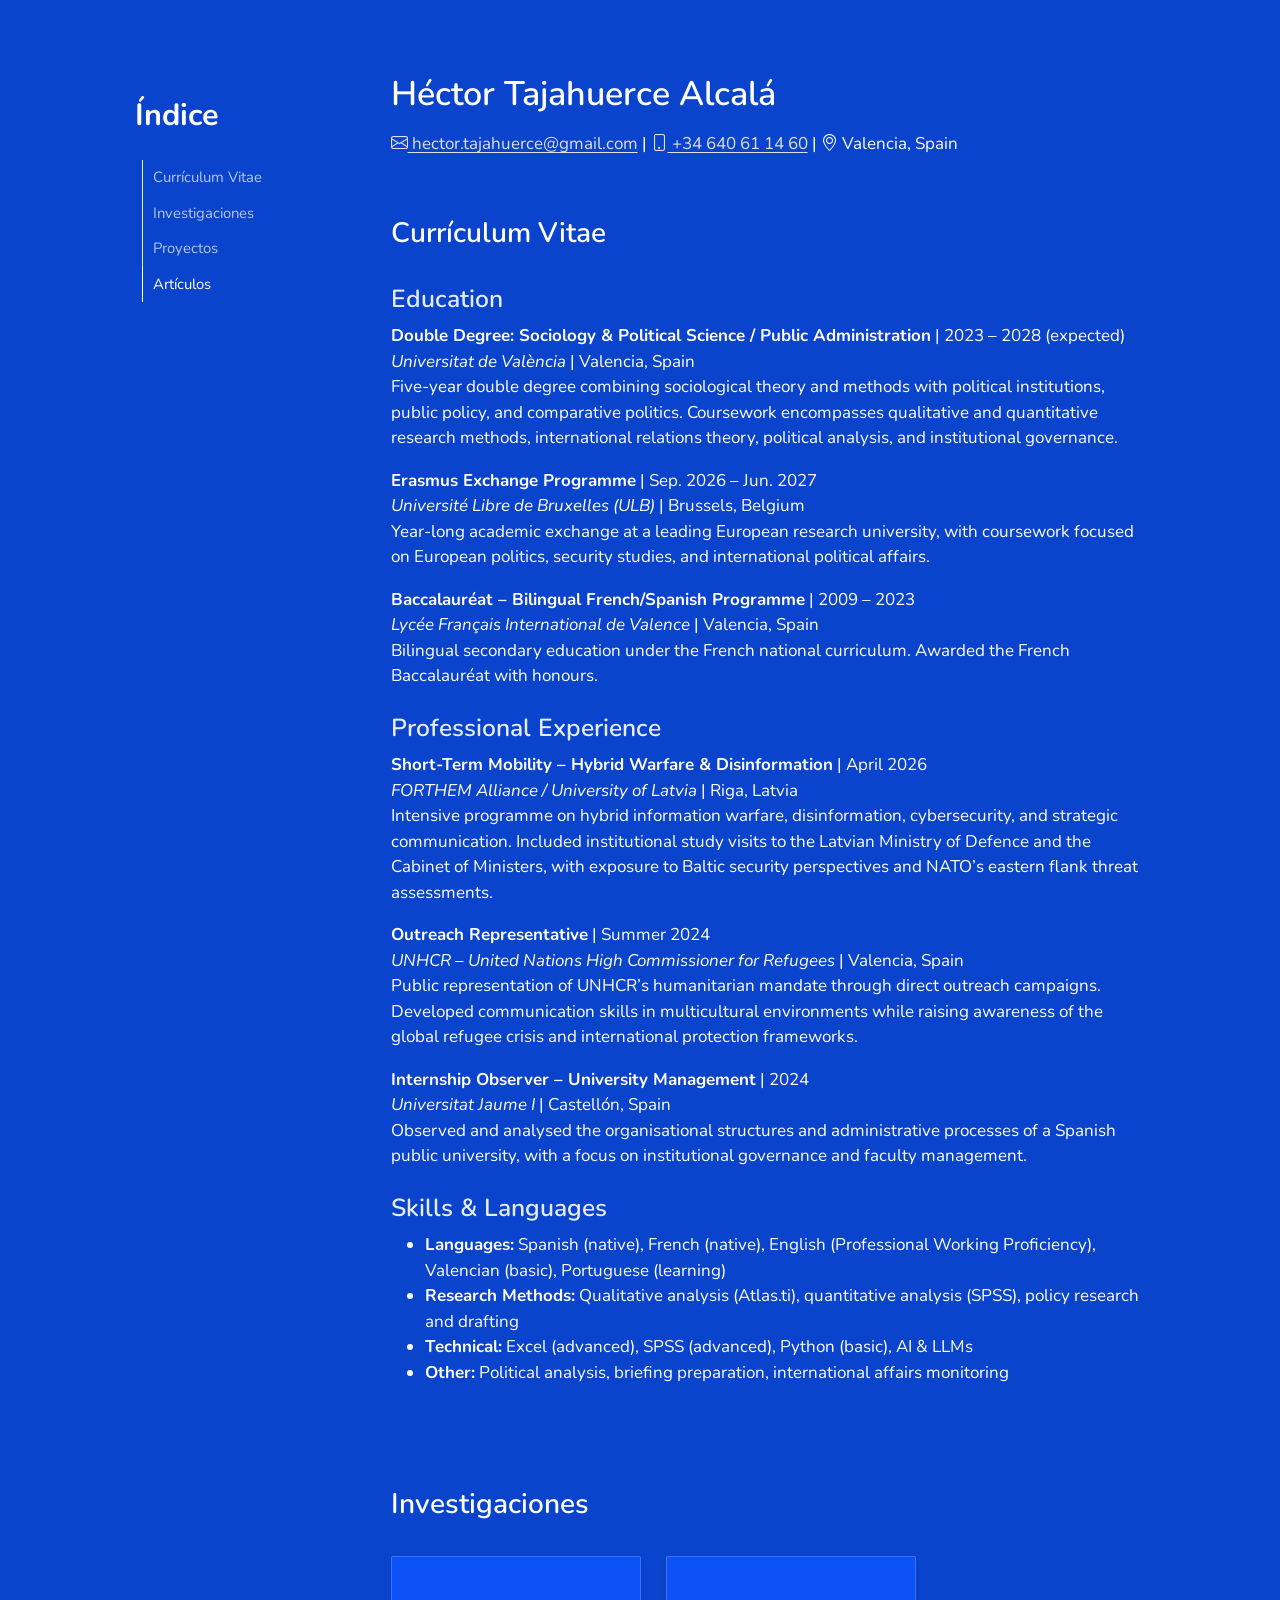
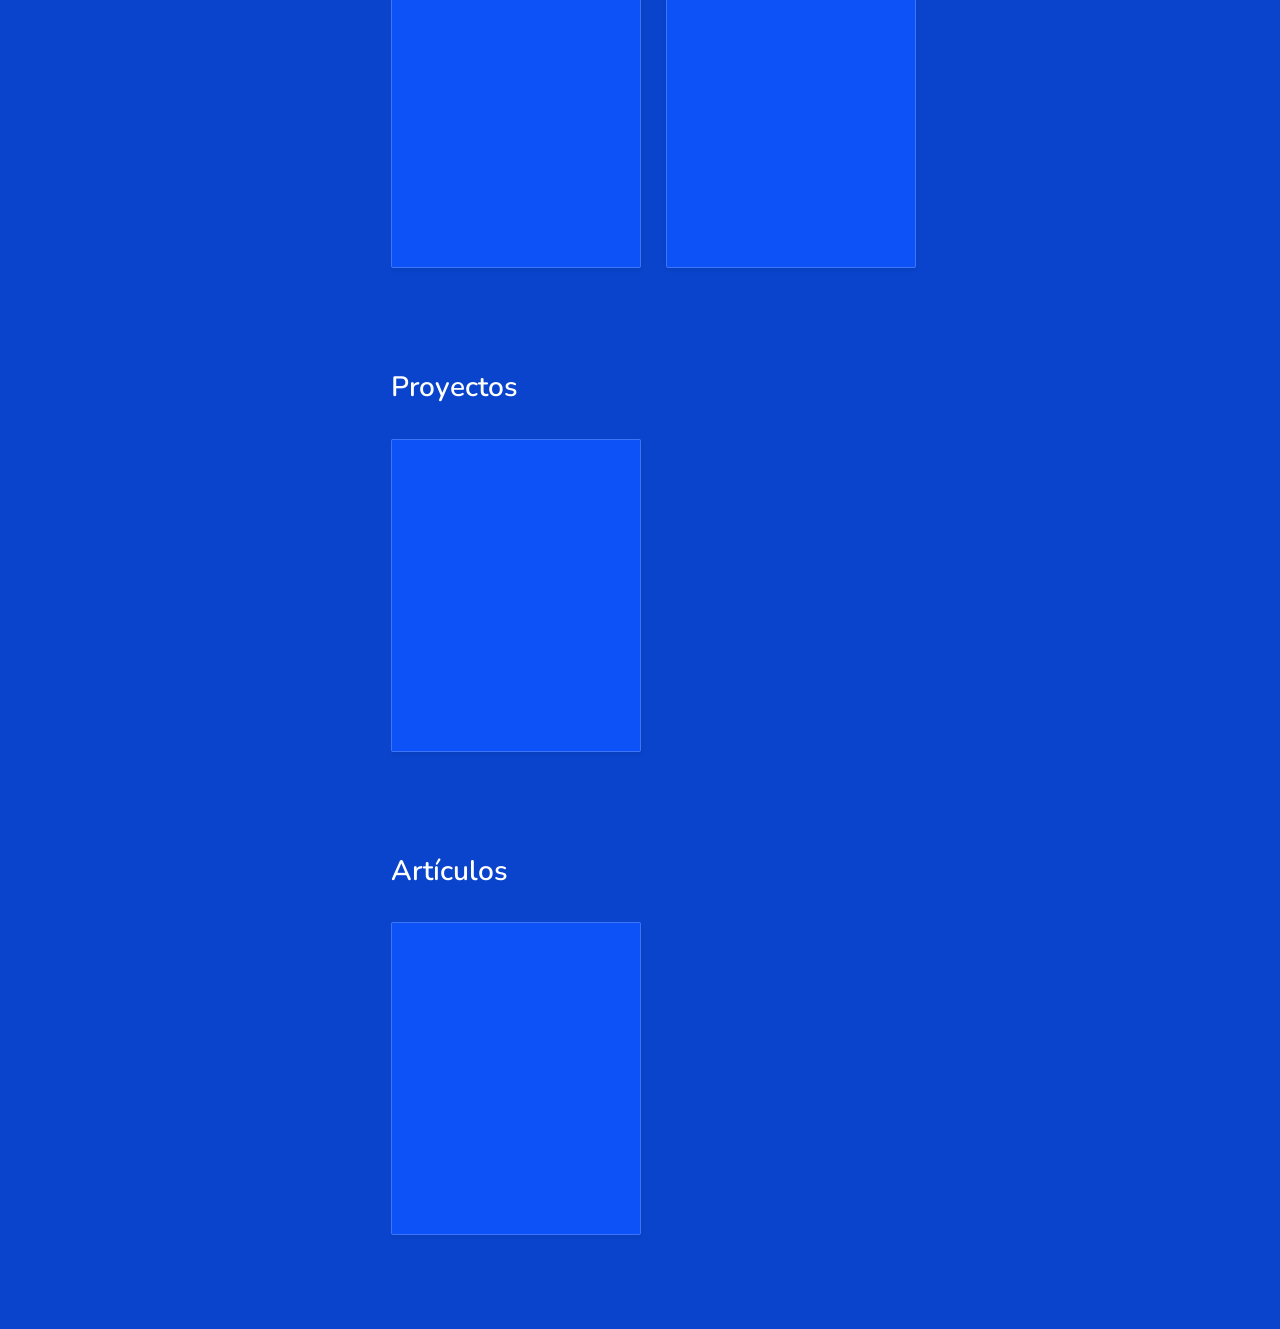
==== commit b8e6663b: "Add cover image to first card with overlay effect" ====
--- a/docs/index.html
+++ b/docs/index.html
@@ -159,10 +159,11 @@
 <section id="investigaciones" class="level2">
 <h2 class="anchored" data-anchor-id="investigaciones">Investigaciones</h2>
 <div class="d-flex flex-row flex-nowrap overflow-auto pb-3 gap-4" style="scrollbar-width: thin; -webkit-overflow-scrolling: touch;">
-  <div class="card shadow-sm flex-shrink-0" style="width: 250px; border-radius: 2px;">
-    <div class="card-body d-flex flex-column justify-content-end align-items-start text-start p-4">
-      <a href="https://www.researchgate.net/publication/392898718" target="_blank" class="text-decoration-none text-dark">
-        <h5 class="card-title mb-0 anchored" style="font-weight: 600; font-size: 1.1rem;">Valencian Citizens' National Identity in the Current Context (2024)</h5>
+  <div class="card shadow-sm flex-shrink-0" style="width: 250px; border-radius: 2px; background-image: url('portada1.png'); background-size: cover; background-position: top center; position: relative; overflow: hidden;">
+    <div class="card-overlay"></div>
+    <div class="card-body d-flex flex-column justify-content-end align-items-start text-start p-4" style="position: relative; z-index: 2;">
+      <a href="https://www.researchgate.net/publication/392898718" target="_blank" class="text-decoration-none text-light">
+        <h5 class="card-title mb-0 anchored" style="font-weight: 600; font-size: 1.1rem; text-shadow: 1px 1px 4px rgba(0,0,0,0.8);">Valencian Citizens' National Identity in the Current Context (2024)</h5>
       </a>
     </div>
   </div>
--- a/docs/styles.css
+++ b/docs/styles.css
@@ -42,6 +42,25 @@
 
 .card-title {
   color: white !important;
+  opacity: 0;
+  transition: opacity 0.3s ease-in-out;
+}
+
+.card-overlay {
+  position: absolute;
+  top: 0;
+  left: 0;
+  width: 100%;
+  height: 100%;
+  background-color: rgba(10, 68, 204, 0.85); /* Semi-transparent blue */
+  opacity: 0;
+  transition: opacity 0.3s ease-in-out;
+  z-index: 1;
+}
+
+.card:hover .card-title,
+.card:hover .card-overlay {
+  opacity: 1;
 }
 
 #TOC {
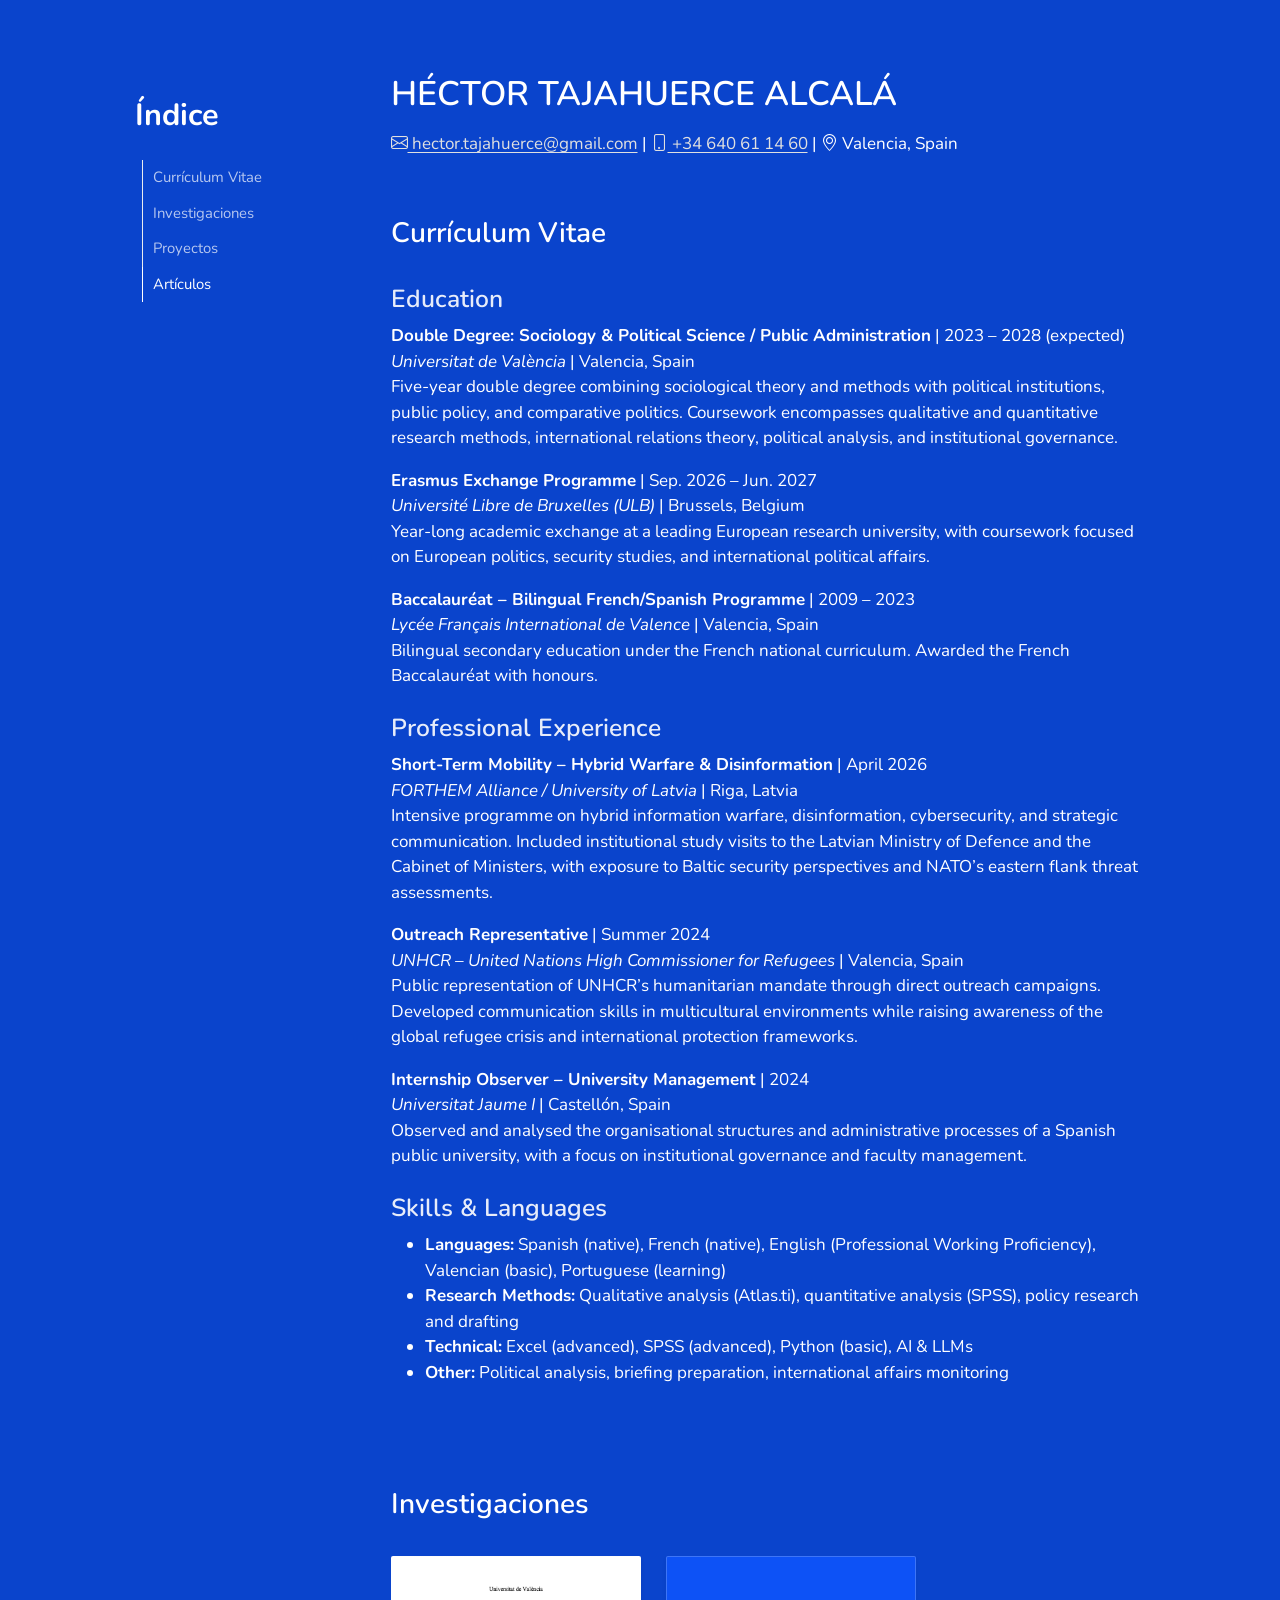
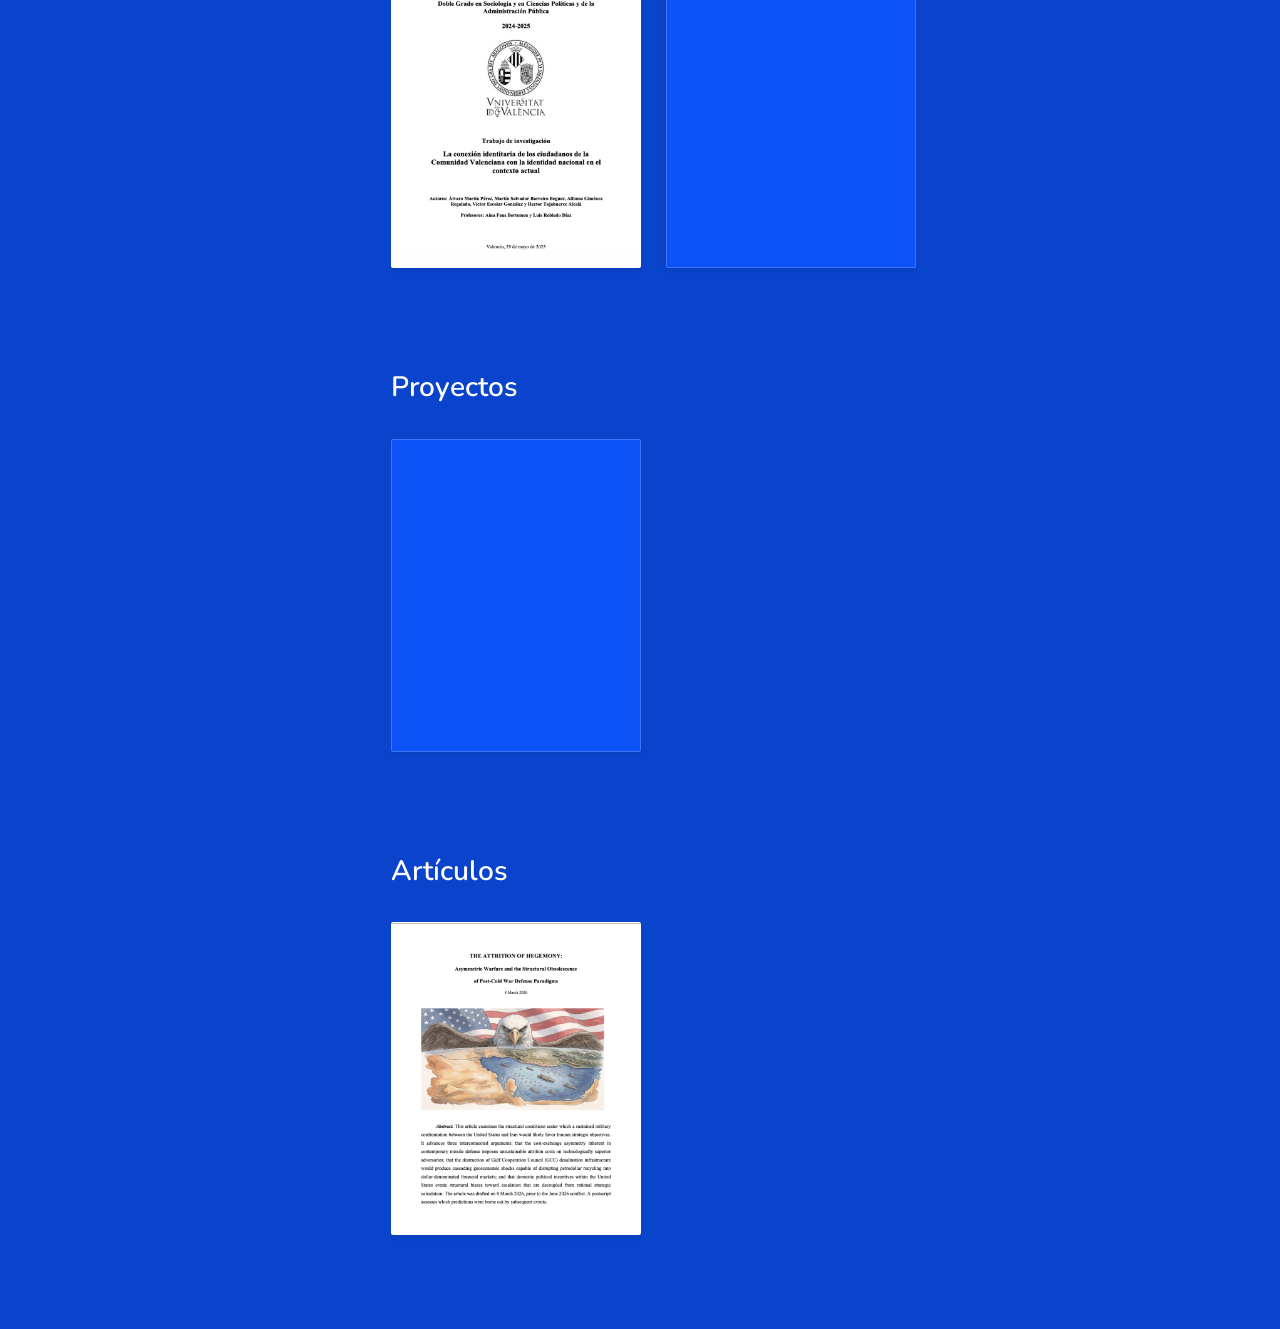
==== commit e1536f63: "Capitalize title and add back arrow to article page" ====
--- a/docs/index.html
+++ b/docs/index.html
@@ -7,7 +7,7 @@
 <meta name="viewport" content="width=device-width, initial-scale=1.0, user-scalable=yes">
 
 
-<title>Héctor Tajahuerce Alcalá</title>
+<title>HÉCTOR TAJAHUERCE ALCALÁ</title>
 <style>
 /* Default styles provided by pandoc.
 ** See https://pandoc.org/MANUAL.html#variables-for-html for config info.
@@ -101,7 +101,7 @@
 
 <header id="title-block-header" class="quarto-title-block default">
 <div class="quarto-title">
-<h1 class="title">Héctor Tajahuerce Alcalá</h1>
+<h1 class="title">HÉCTOR TAJAHUERCE ALCALÁ</h1>
 </div>
 
 
@@ -190,9 +190,12 @@
 <section id="artículos" class="level2">
 <h2 class="anchored" data-anchor-id="artículos">Artículos</h2>
 <div class="d-flex flex-row flex-nowrap overflow-auto pb-3 gap-4" style="scrollbar-width: thin; -webkit-overflow-scrolling: touch;">
-  <div class="card shadow-sm flex-shrink-0" style="width: 250px; border-radius: 2px;">
-    <div class="card-body d-flex flex-column justify-content-end align-items-start text-start p-4">
-      <h5 class="card-title mb-0 anchored" style="font-weight: 600; font-size: 1.1rem;">Primer Artículo (Próximamente)</h5>
+  <div class="card shadow-sm flex-shrink-0" style="width: 250px; border-radius: 2px; background-image: url('portada_articulo.png'); background-size: cover; background-position: top center; position: relative; overflow: hidden;">
+    <div class="card-overlay"></div>
+    <div class="card-body d-flex flex-column justify-content-end align-items-start text-start p-4" style="position: relative; z-index: 2;">
+      <a href="articulo_hegemony.html" class="text-decoration-none text-light">
+        <h5 class="card-title mb-0 anchored" style="font-weight: 600; font-size: 1.1rem; text-shadow: 1px 1px 4px rgba(0,0,0,0.8);">The Attrition of Hegemony</h5>
+      </a>
     </div>
   </div>
 </div>
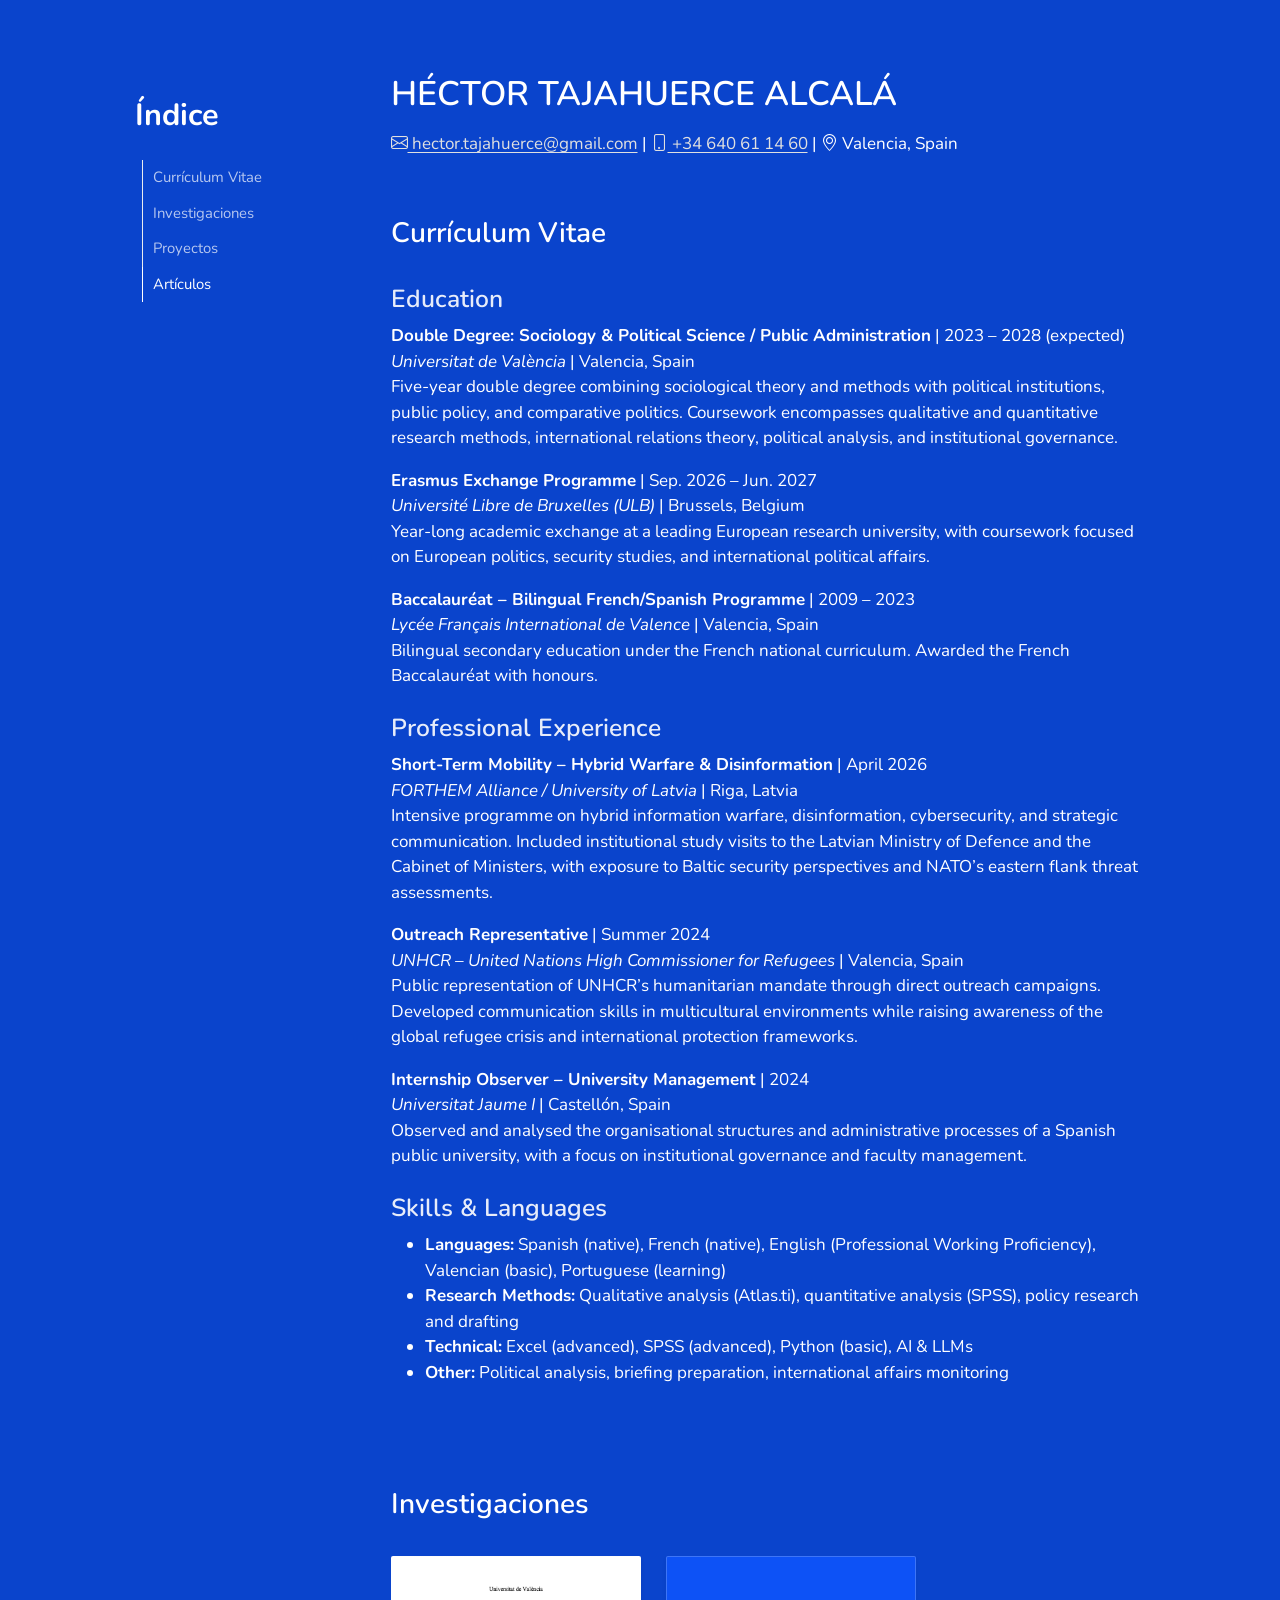
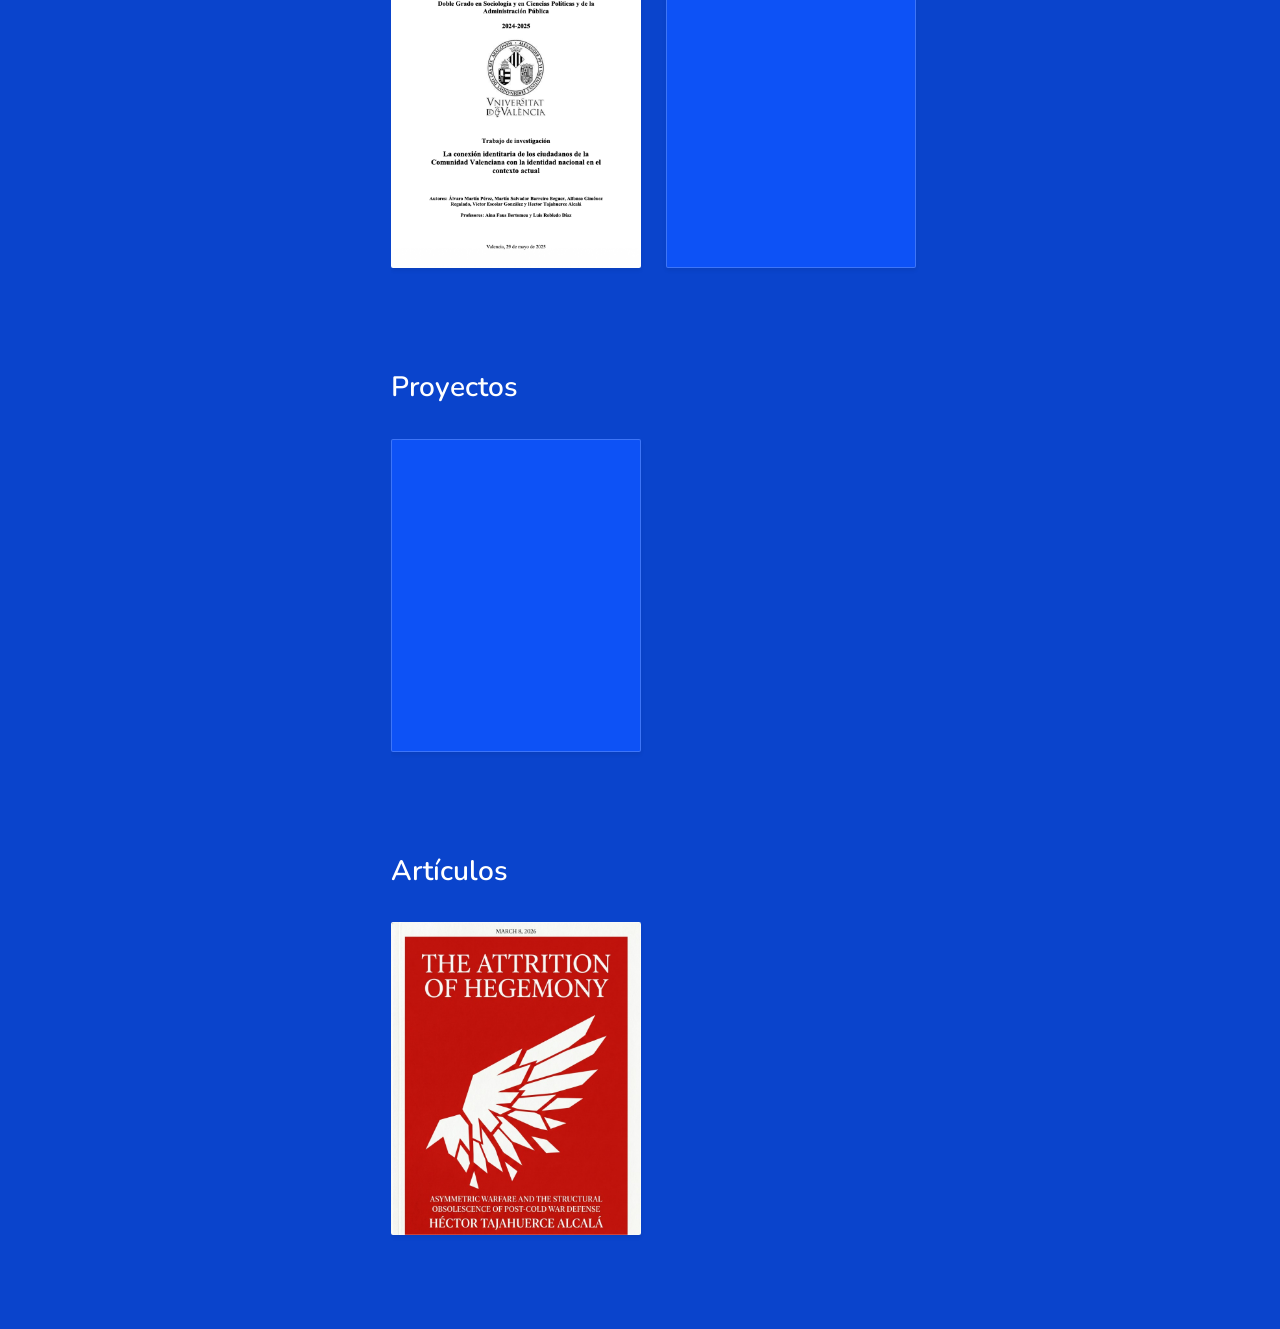
==== commit f87b2ac6: "Update cover image to red variant for card and article" ====
--- a/docs/index.html
+++ b/docs/index.html
@@ -190,7 +190,7 @@
 <section id="artículos" class="level2">
 <h2 class="anchored" data-anchor-id="artículos">Artículos</h2>
 <div class="d-flex flex-row flex-nowrap overflow-auto pb-3 gap-4" style="scrollbar-width: thin; -webkit-overflow-scrolling: touch;">
-  <div class="card shadow-sm flex-shrink-0" style="width: 250px; border-radius: 2px; background-image: url('portada_articulo.png'); background-size: cover; background-position: top center; position: relative; overflow: hidden;">
+  <div class="card shadow-sm flex-shrink-0" style="width: 250px; border-radius: 2px; background-image: url('portada_articulo_nueva.jpg'); background-size: cover; background-position: top center; position: relative; overflow: hidden;">
     <div class="card-overlay"></div>
     <div class="card-body d-flex flex-column justify-content-end align-items-start text-start p-4" style="position: relative; z-index: 2;">
       <a href="articulo_hegemony.html" class="text-decoration-none text-light">
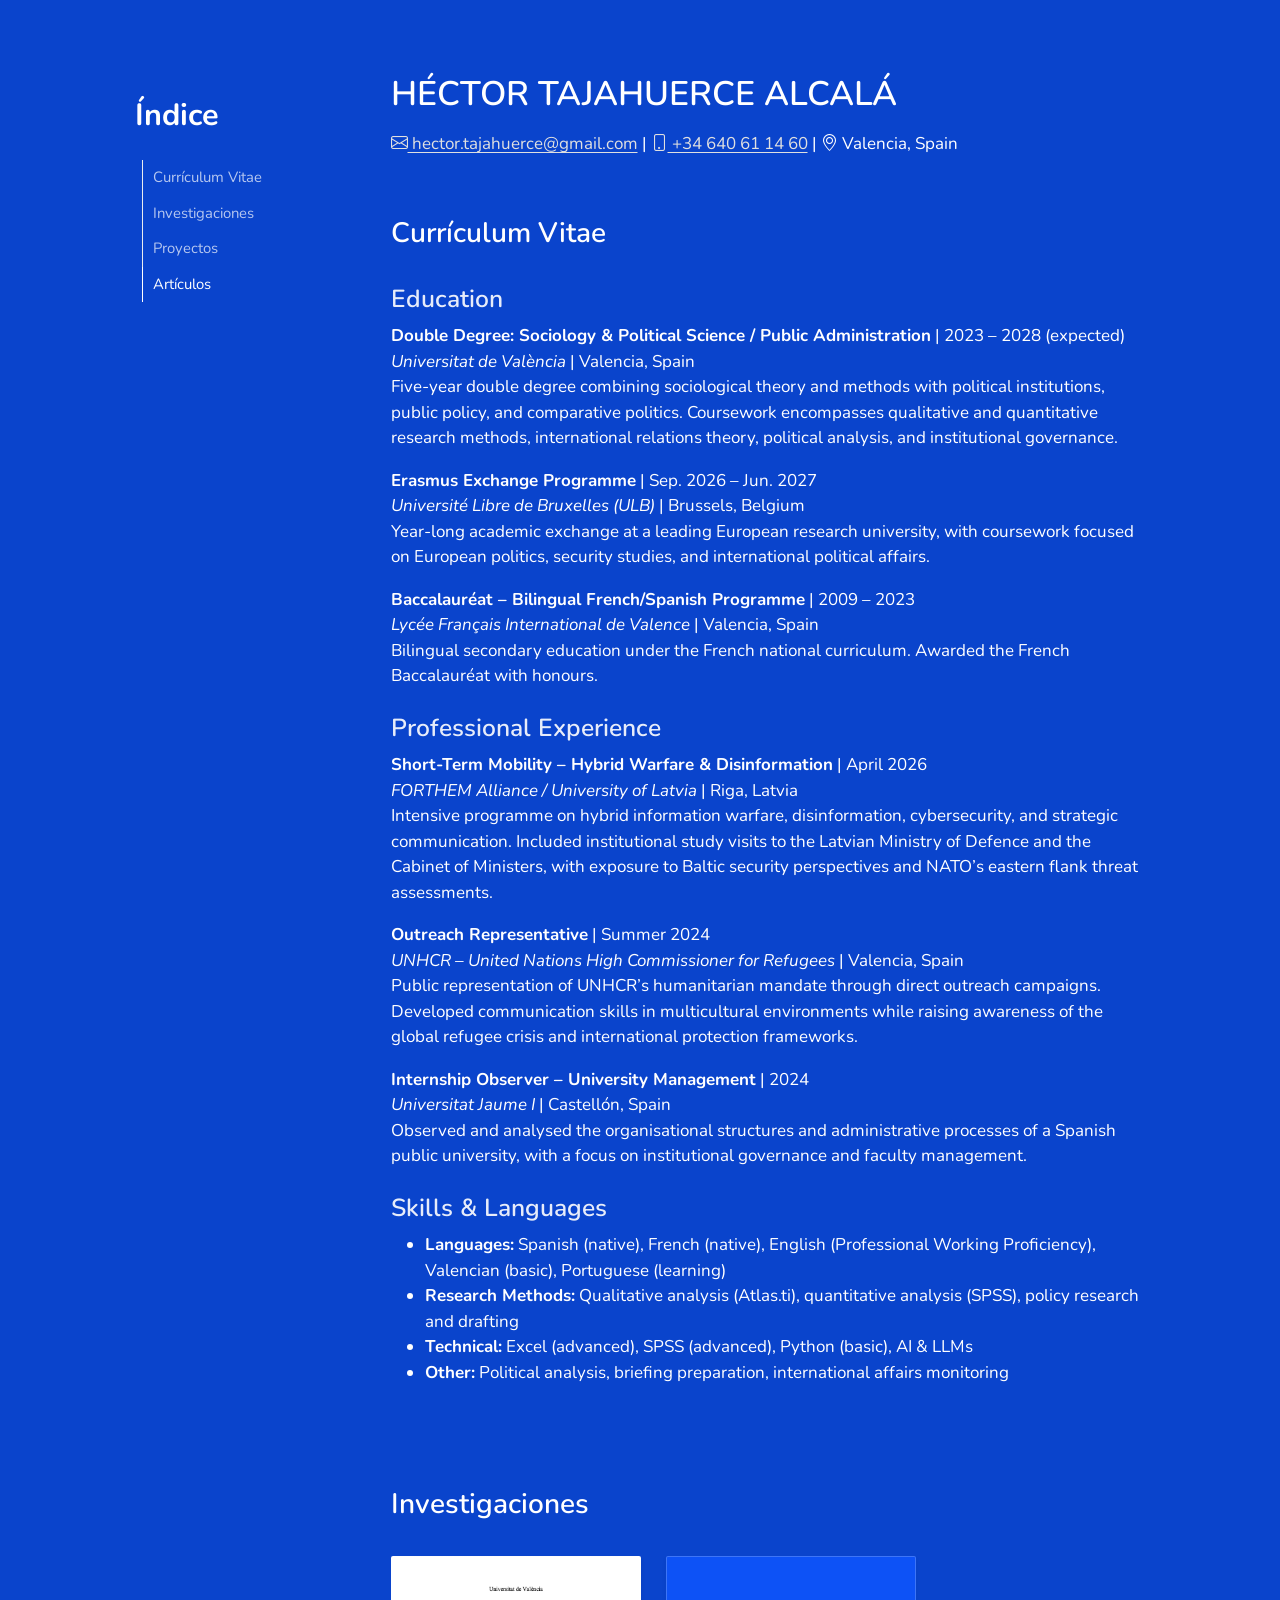
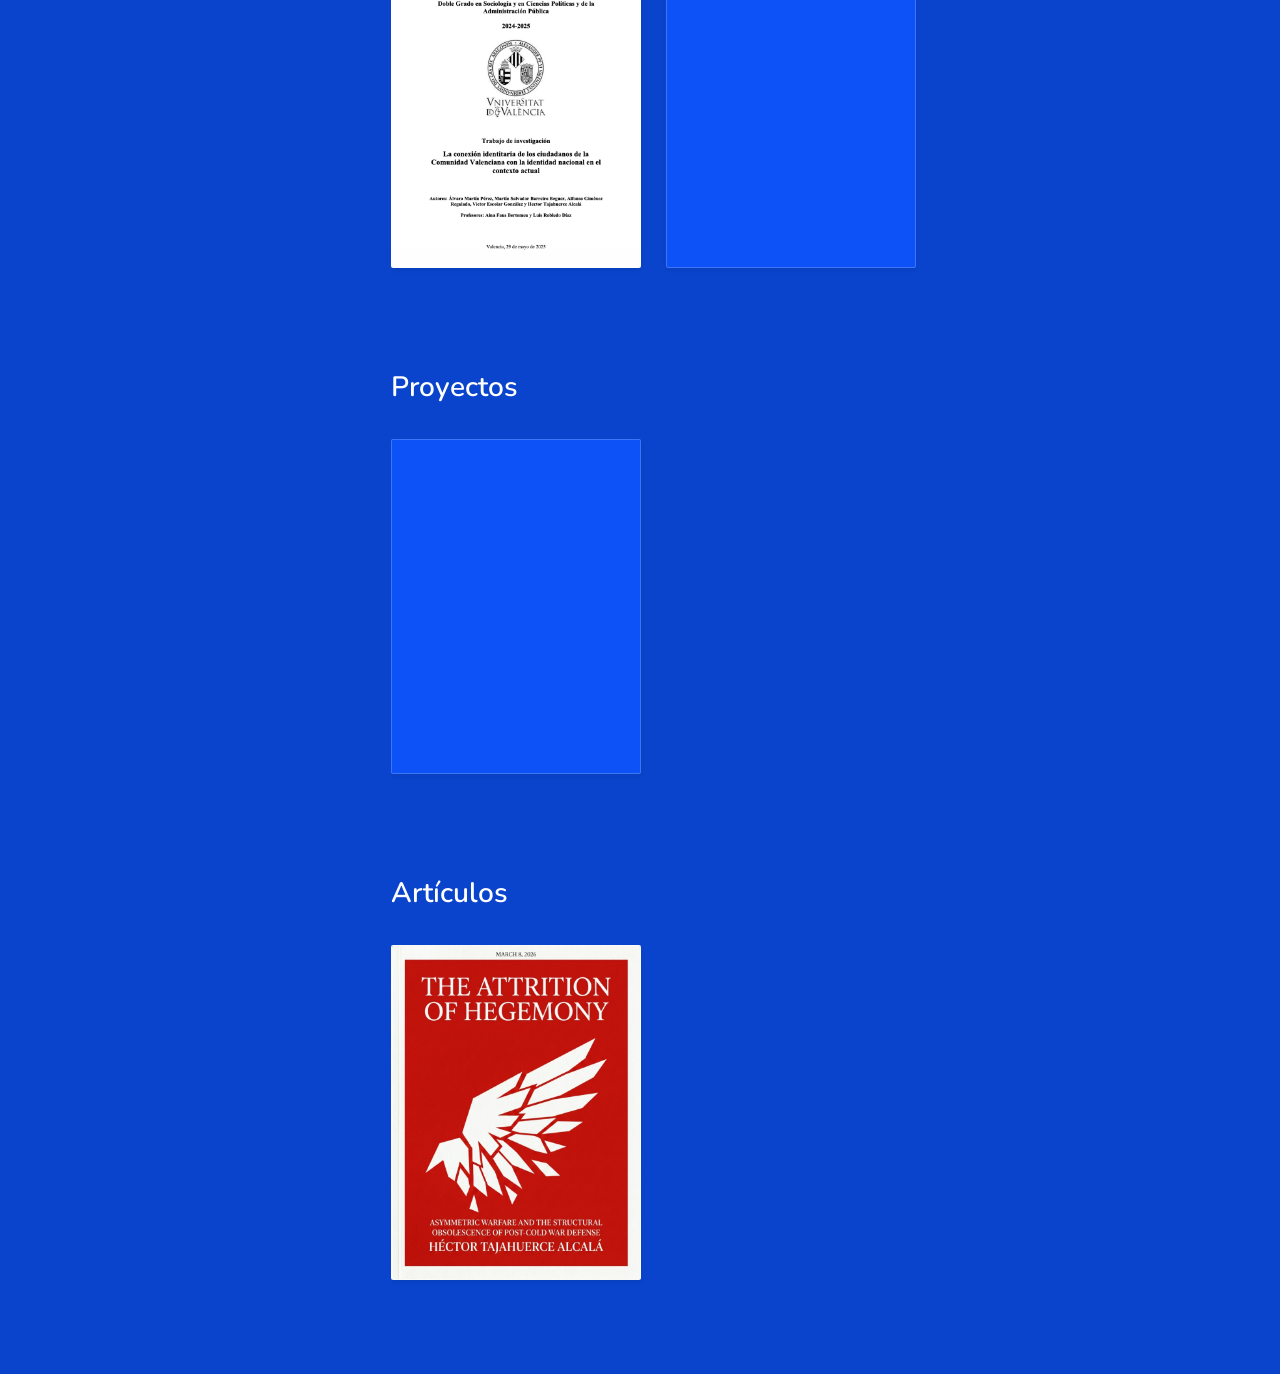
==== commit 4b11f4b8: "Add aspect-ratio to cards to prevent image cropping" ====
--- a/docs/index.html
+++ b/docs/index.html
@@ -179,7 +179,7 @@
 <section id="proyectos" class="level2">
 <h2 class="anchored" data-anchor-id="proyectos">Proyectos</h2>
 <div class="d-flex flex-row flex-nowrap overflow-auto pb-3 gap-4" style="scrollbar-width: thin; -webkit-overflow-scrolling: touch;">
-  <div class="card shadow-sm flex-shrink-0" style="width: 250px; border-radius: 2px;">
+  <div class="card shadow-sm flex-shrink-0" style="width: 250px; aspect-ratio: 764 / 1024; border-radius: 2px;">
     <div class="card-body d-flex flex-column justify-content-end align-items-start text-start p-4">
       <h5 class="card-title mb-0 anchored" style="font-weight: 600; font-size: 1.1rem;">Visuales y Gráficos de Defensa en R</h5>
     </div>
@@ -190,7 +190,7 @@
 <section id="artículos" class="level2">
 <h2 class="anchored" data-anchor-id="artículos">Artículos</h2>
 <div class="d-flex flex-row flex-nowrap overflow-auto pb-3 gap-4" style="scrollbar-width: thin; -webkit-overflow-scrolling: touch;">
-  <div class="card shadow-sm flex-shrink-0" style="width: 250px; border-radius: 2px; background-image: url('portada_articulo_nueva.jpg'); background-size: cover; background-position: top center; position: relative; overflow: hidden;">
+  <div class="card shadow-sm flex-shrink-0" style="width: 250px; aspect-ratio: 764 / 1024; border-radius: 2px; background-image: url('portada_articulo_nueva.jpg'); background-size: cover; background-position: top center; position: relative; overflow: hidden;">
     <div class="card-overlay"></div>
     <div class="card-body d-flex flex-column justify-content-end align-items-start text-start p-4" style="position: relative; z-index: 2;">
       <a href="articulo_hegemony.html" class="text-decoration-none text-light">
